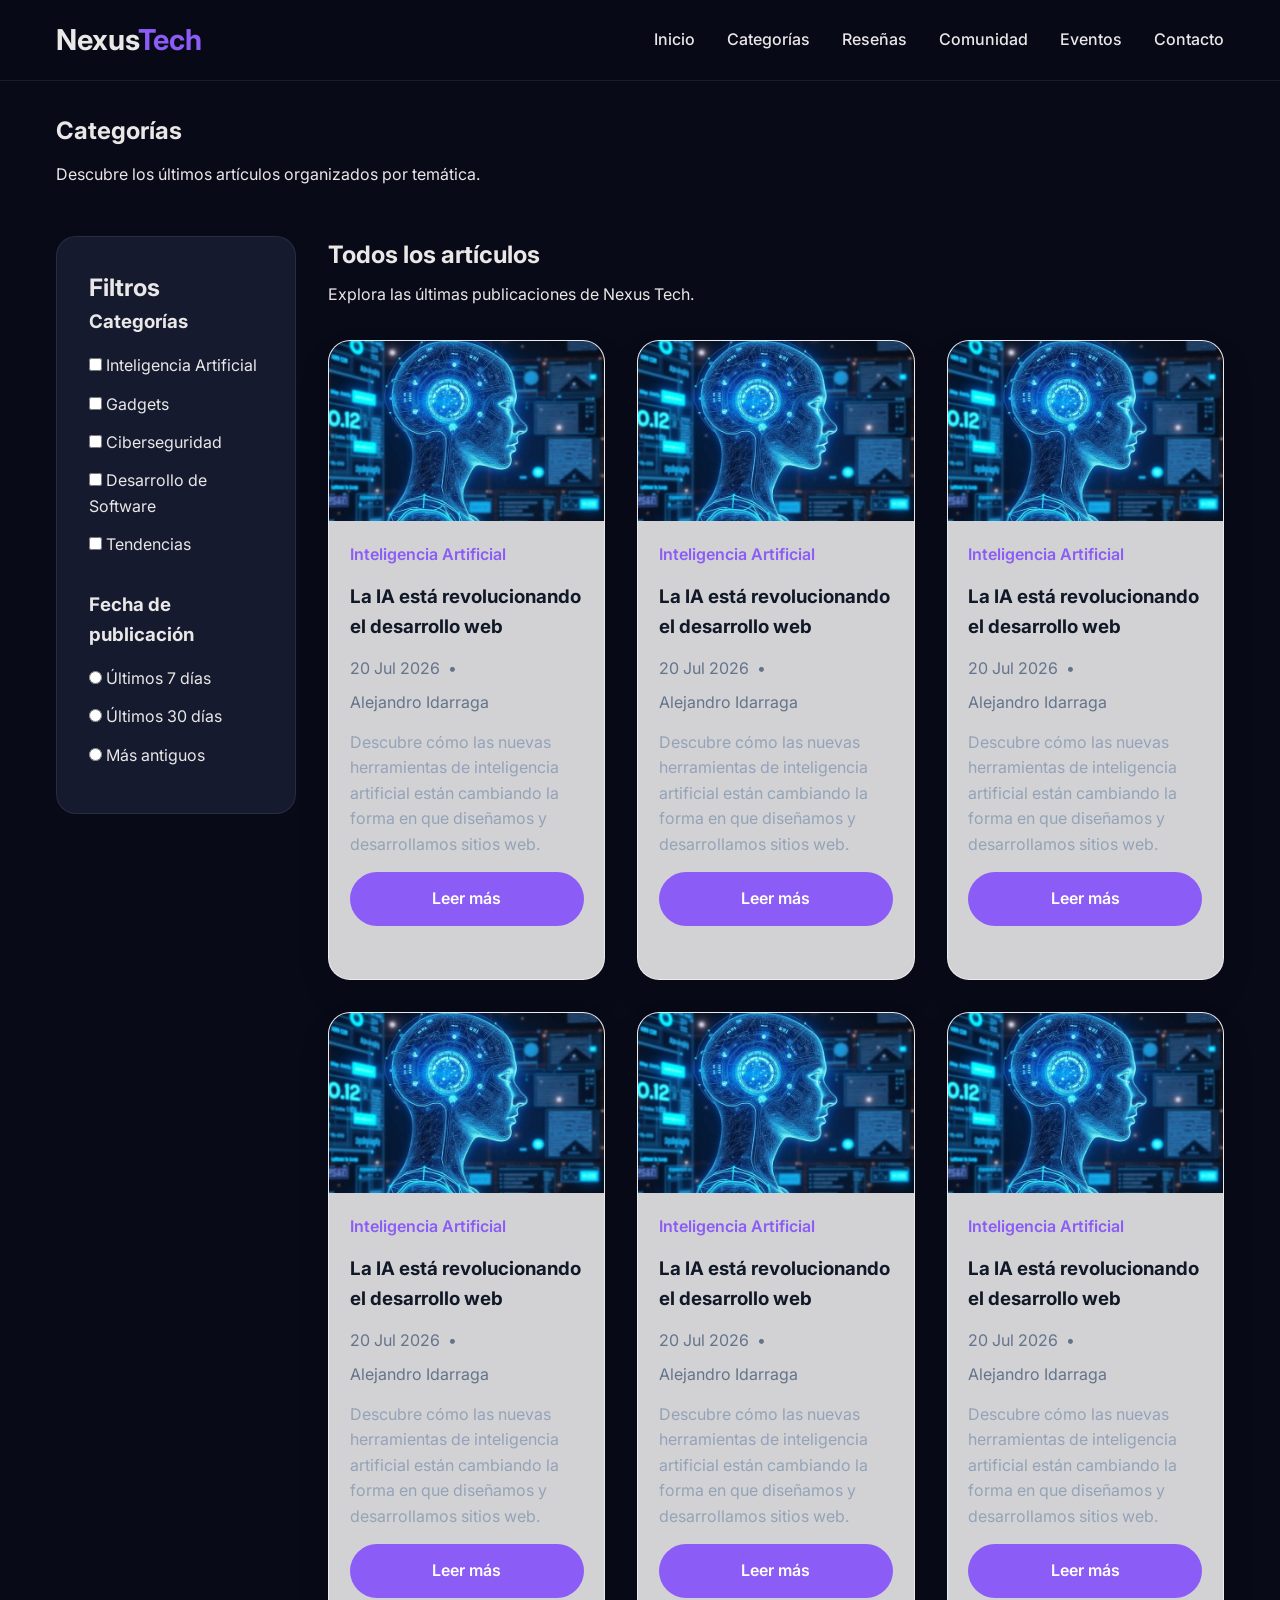
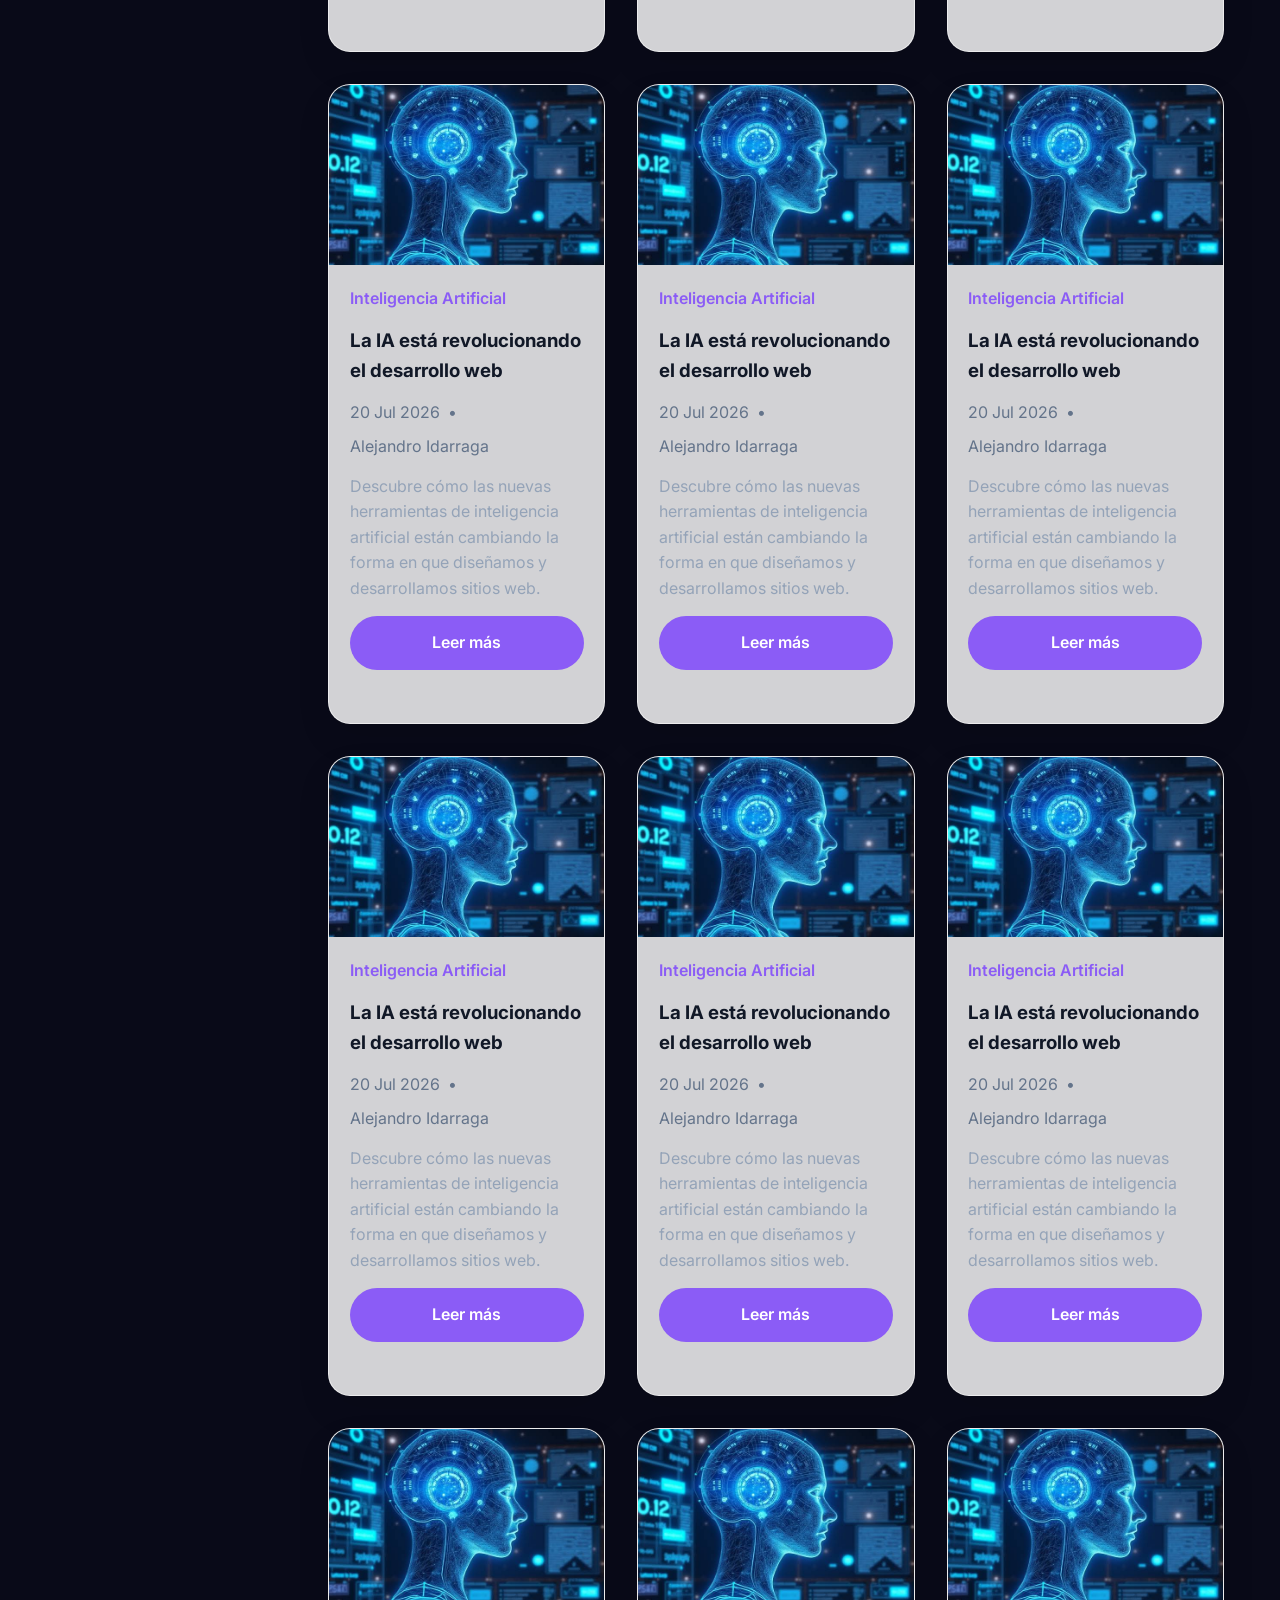
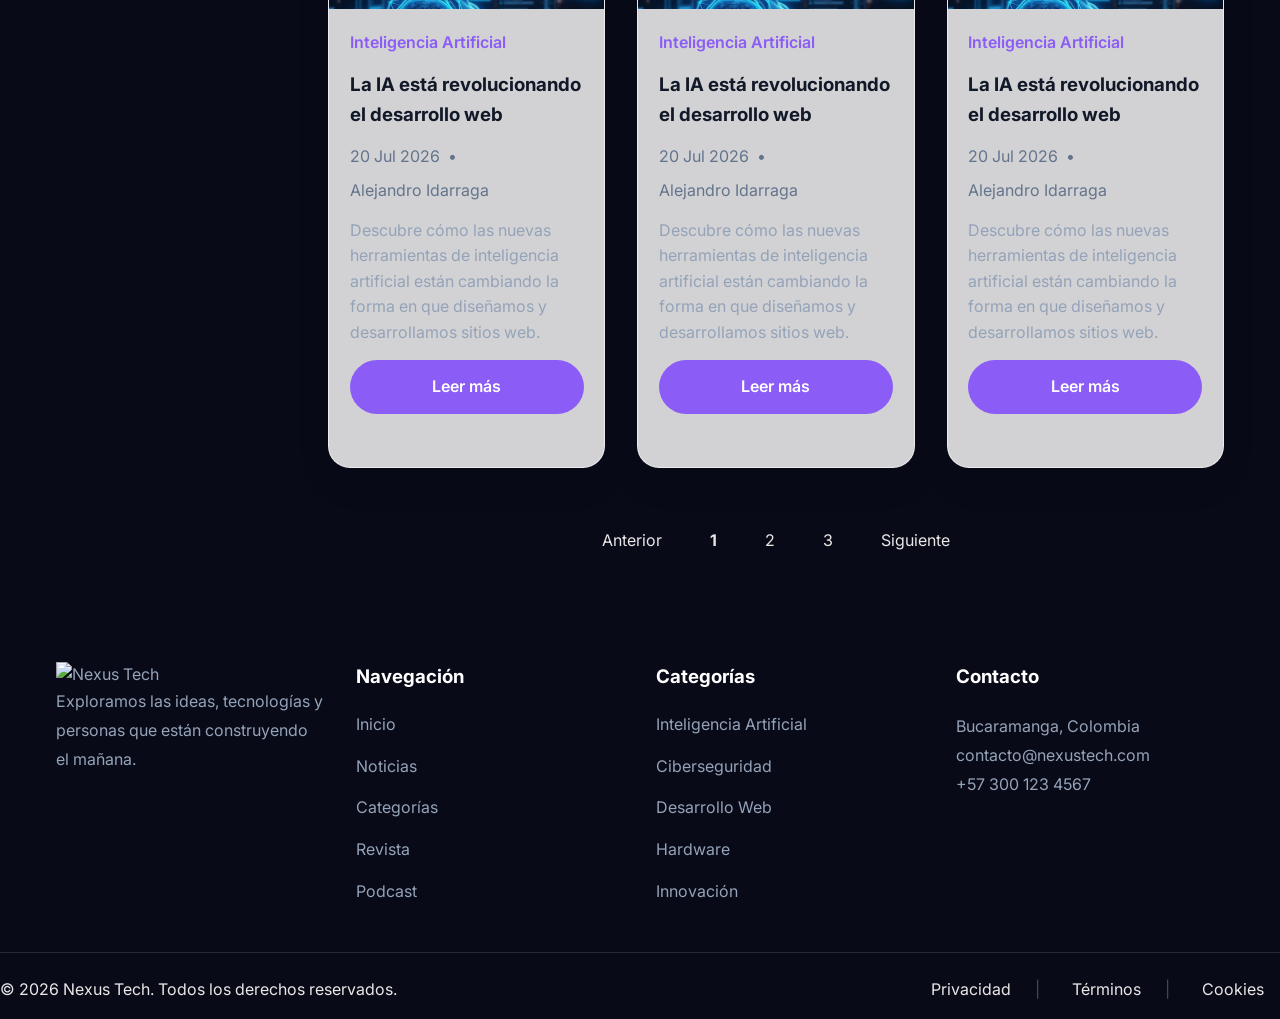
==== pages/categorias.html @ 448b853d "feat: crear estructura de la página de categorías" ====
<!DOCTYPE html>
<html lang="es">
<head>
    <meta charset="UTF-8">
    <meta name="viewport" content="width=device-width, initial-scale=1.0">
    <meta name="description" content="TechBlog - Las últimas tendencias en tecnología, desarrollo y gadgets.">
    <title>TechBlog | Inicio</title>
    
    <link rel="stylesheet" href="../css/style.css">
    <link rel="stylesheet" href="../css/layout.css">
    <link rel="stylesheet" href="../css/components.css">
    <link rel="stylesheet" href="../css/categorias.css">
    
    <link rel="preconnect" href="https://fonts.googleapis.com">
    <link rel="preconnect" href="https://fonts.gstatic.com" crossorigin>
    <link href="https://fonts.googleapis.com/css2?family=Inter:wght@400;700&display=swap" rel="stylesheet">
</head>
<body>

    <header class="main-header">
        <div class="container">
            <div class="logo">
                <a href="index.html">Nexus<strong>Tech</strong></a>
            </div>
            
            <nav class="main-nav">
                <ul>
                    <li><a href="../index.html">Inicio</a></li>
                    <li><a href="pages/categorias.html" class="active">Categorías</a></li>
                    <li><a href="pages/resenas.html">Reseñas</a></li>
                    <li><a href="pages/comunidad.html">Comunidad</a></li>
                    <li><a href="pages/eventos.html">Eventos</a></li>
                    <li><a href="pages/contacto.html" class="btn-nav">Contacto</a></li>
                </ul>
            </nav>
        </div>
    </header>

    <main class="categories-page">
        <section class="page-header">
            <div class="container">

            <h1>Categorías</h1>

            <p>Descubre los últimos artículos organizados por temática.</p>

            </div>
        </section>
        <section class="categories-content">

            <div class="container categories-layout">

                <aside class="filters">

                    <h2>Filtros</h2>

                    <section class="filter-group">

                        <h3>Categorías</h3>

                        <ul class="filter-list">

                            <li><label for="ia" class="filter-option"><input type="checkbox" id="ia"> Inteligencia Artificial</label></li>

                            <li><label for="gadgets" class="filter-option"><input type="checkbox" id="gadgets"> Gadgets</label></li>

                            <li><label for="ciberseguridad" class="filter-option"><input type="checkbox" id="ciberseguridad"> Ciberseguridad</label></li>

                            <li><label for="desarrollo" class="filter-option"><input type="checkbox" id="desarrollo"> Desarrollo de Software</label></li>

                            <li><label for="tendencias" class="filter-option"><input type="checkbox" id="tendencias"> Tendencias</label></li>

                        </ul>

                    </section>

                    <section class="filter-group">

                        <h3>Fecha de publicación</h3>

                        <ul class="filter-list">

                            <li><label for="ultimos7" class="filter-option"><input type="radio" id="ultimos7" name="fecha"> Últimos 7 días</label></li>

                            <li><label for="ultimos30" class="filter-option"><input type="radio" id="ultimos30" name="fecha"> Últimos 30 días</label></li>

                            <li><label for="antiguos" class="filter-option"><input type="radio" id="antiguos" name="fecha"> Más antiguos</label></li>

                        </ul>

                    </section>

                </aside>

                <section class="articles">
                    <div class="articles-header">

                        <h2>Todos los artículos</h2>

                        <p>Explora las últimas publicaciones de Nexus Tech.</p>

                    </div>
                    <div class="articles-grid">
                        <article class="card">
                            <img
                                src="../assets/img/IA.jpg"
                                alt="Inteligencia Artificial"
                                class="card__image">

                            <div class="card__content">

                                <span class="card__category">
                                    Inteligencia Artificial
                                </span>

                                <h3 class="card__title">
                                    La IA está revolucionando el desarrollo web
                                </h3>

                                <div class="card__info">
                                    <span>20 Jul 2026</span>
                                    <span>•</span>
                                    <span>Alejandro Idarraga</span>
                                </div>

                                <p class="card__description">
                                    Descubre cómo las nuevas herramientas de inteligencia artificial
                                    están cambiando la forma en que diseñamos y desarrollamos sitios web.
                                </p>

                                <a href="#" class="btn btn-primary">
                                    Leer más
                                </a>

                            </div>
                            
                        </article>
                    
                    
                        <article class="card">
                            <img
                                src="../assets/img/IA.jpg"
                                alt="Inteligencia Artificial"
                                class="card__image">

                            <div class="card__content">

                                <span class="card__category">
                                    Inteligencia Artificial
                                </span>

                                <h3 class="card__title">
                                    La IA está revolucionando el desarrollo web
                                </h3>

                                <div class="card__info">
                                    <span>20 Jul 2026</span>
                                    <span>•</span>
                                    <span>Alejandro Idarraga</span>
                                </div>

                                <p class="card__description">
                                    Descubre cómo las nuevas herramientas de inteligencia artificial
                                    están cambiando la forma en que diseñamos y desarrollamos sitios web.
                                </p>

                                <a href="#" class="btn btn-primary">
                                    Leer más
                                </a>

                            </div>
                            
                        </article>
                    
                    
                        <article class="card">
                            <img
                                src="../assets/img/IA.jpg"
                                alt="Inteligencia Artificial"
                                class="card__image">

                            <div class="card__content">

                                <span class="card__category">
                                    Inteligencia Artificial
                                </span>

                                <h3 class="card__title">
                                    La IA está revolucionando el desarrollo web
                                </h3>

                                <div class="card__info">
                                    <span>20 Jul 2026</span>
                                    <span>•</span>
                                    <span>Alejandro Idarraga</span>
                                </div>

                                <p class="card__description">
                                    Descubre cómo las nuevas herramientas de inteligencia artificial
                                    están cambiando la forma en que diseñamos y desarrollamos sitios web.
                                </p>

                                <a href="#" class="btn btn-primary">
                                    Leer más
                                </a>

                            </div>
                            
                        </article>
                    
                    
                        <article class="card">
                            <img
                                src="../assets/img/IA.jpg"
                                alt="Inteligencia Artificial"
                                class="card__image">

                            <div class="card__content">

                                <span class="card__category">
                                    Inteligencia Artificial
                                </span>

                                <h3 class="card__title">
                                    La IA está revolucionando el desarrollo web
                                </h3>

                                <div class="card__info">
                                    <span>20 Jul 2026</span>
                                    <span>•</span>
                                    <span>Alejandro Idarraga</span>
                                </div>

                                <p class="card__description">
                                    Descubre cómo las nuevas herramientas de inteligencia artificial
                                    están cambiando la forma en que diseñamos y desarrollamos sitios web.
                                </p>

                                <a href="#" class="btn btn-primary">
                                    Leer más
                                </a>

                            </div>
                            
                        </article>
                    
                    
                        <article class="card">
                            <img
                                src="../assets/img/IA.jpg"
                                alt="Inteligencia Artificial"
                                class="card__image">

                            <div class="card__content">

                                <span class="card__category">
                                    Inteligencia Artificial
                                </span>

                                <h3 class="card__title">
                                    La IA está revolucionando el desarrollo web
                                </h3>

                                <div class="card__info">
                                    <span>20 Jul 2026</span>
                                    <span>•</span>
                                    <span>Alejandro Idarraga</span>
                                </div>

                                <p class="card__description">
                                    Descubre cómo las nuevas herramientas de inteligencia artificial
                                    están cambiando la forma en que diseñamos y desarrollamos sitios web.
                                </p>

                                <a href="#" class="btn btn-primary">
                                    Leer más
                                </a>

                            </div>
                            
                        </article>
                    
                    
                        <article class="card">
                            <img
                                src="../assets/img/IA.jpg"
                                alt="Inteligencia Artificial"
                                class="card__image">

                            <div class="card__content">

                                <span class="card__category">
                                    Inteligencia Artificial
                                </span>

                                <h3 class="card__title">
                                    La IA está revolucionando el desarrollo web
                                </h3>

                                <div class="card__info">
                                    <span>20 Jul 2026</span>
                                    <span>•</span>
                                    <span>Alejandro Idarraga</span>
                                </div>

                                <p class="card__description">
                                    Descubre cómo las nuevas herramientas de inteligencia artificial
                                    están cambiando la forma en que diseñamos y desarrollamos sitios web.
                                </p>

                                <a href="#" class="btn btn-primary">
                                    Leer más
                                </a>

                            </div>
                            
                        </article>
                    
                    
                        <article class="card">
                            <img
                                src="../assets/img/IA.jpg"
                                alt="Inteligencia Artificial"
                                class="card__image">

                            <div class="card__content">

                                <span class="card__category">
                                    Inteligencia Artificial
                                </span>

                                <h3 class="card__title">
                                    La IA está revolucionando el desarrollo web
                                </h3>

                                <div class="card__info">
                                    <span>20 Jul 2026</span>
                                    <span>•</span>
                                    <span>Alejandro Idarraga</span>
                                </div>

                                <p class="card__description">
                                    Descubre cómo las nuevas herramientas de inteligencia artificial
                                    están cambiando la forma en que diseñamos y desarrollamos sitios web.
                                </p>

                                <a href="#" class="btn btn-primary">
                                    Leer más
                                </a>

                            </div>
                            
                        </article>
                    
                    
                        <article class="card">
                            <img
                                src="../assets/img/IA.jpg"
                                alt="Inteligencia Artificial"
                                class="card__image">

                            <div class="card__content">

                                <span class="card__category">
                                    Inteligencia Artificial
                                </span>

                                <h3 class="card__title">
                                    La IA está revolucionando el desarrollo web
                                </h3>

                                <div class="card__info">
                                    <span>20 Jul 2026</span>
                                    <span>•</span>
                                    <span>Alejandro Idarraga</span>
                                </div>

                                <p class="card__description">
                                    Descubre cómo las nuevas herramientas de inteligencia artificial
                                    están cambiando la forma en que diseñamos y desarrollamos sitios web.
                                </p>

                                <a href="#" class="btn btn-primary">
                                    Leer más
                                </a>

                            </div>
                            
                        </article>
                    
                    
                        <article class="card">
                            <img
                                src="../assets/img/IA.jpg"
                                alt="Inteligencia Artificial"
                                class="card__image">

                            <div class="card__content">

                                <span class="card__category">
                                    Inteligencia Artificial
                                </span>

                                <h3 class="card__title">
                                    La IA está revolucionando el desarrollo web
                                </h3>

                                <div class="card__info">
                                    <span>20 Jul 2026</span>
                                    <span>•</span>
                                    <span>Alejandro Idarraga</span>
                                </div>

                                <p class="card__description">
                                    Descubre cómo las nuevas herramientas de inteligencia artificial
                                    están cambiando la forma en que diseñamos y desarrollamos sitios web.
                                </p>

                                <a href="#" class="btn btn-primary">
                                    Leer más
                                </a>

                            </div>
                            
                        </article>
                    
                    
                        <article class="card">
                            <img
                                src="../assets/img/IA.jpg"
                                alt="Inteligencia Artificial"
                                class="card__image">

                            <div class="card__content">

                                <span class="card__category">
                                    Inteligencia Artificial
                                </span>

                                <h3 class="card__title">
                                    La IA está revolucionando el desarrollo web
                                </h3>

                                <div class="card__info">
                                    <span>20 Jul 2026</span>
                                    <span>•</span>
                                    <span>Alejandro Idarraga</span>
                                </div>

                                <p class="card__description">
                                    Descubre cómo las nuevas herramientas de inteligencia artificial
                                    están cambiando la forma en que diseñamos y desarrollamos sitios web.
                                </p>

                                <a href="#" class="btn btn-primary">
                                    Leer más
                                </a>

                            </div>
                            
                        </article>
                   
                    
                        <article class="card">
                            <img
                                src="../assets/img/IA.jpg"
                                alt="Inteligencia Artificial"
                                class="card__image">

                            <div class="card__content">

                                <span class="card__category">
                                    Inteligencia Artificial
                                </span>

                                <h3 class="card__title">
                                    La IA está revolucionando el desarrollo web
                                </h3>

                                <div class="card__info">
                                    <span>20 Jul 2026</span>
                                    <span>•</span>
                                    <span>Alejandro Idarraga</span>
                                </div>

                                <p class="card__description">
                                    Descubre cómo las nuevas herramientas de inteligencia artificial
                                    están cambiando la forma en que diseñamos y desarrollamos sitios web.
                                </p>

                                <a href="#" class="btn btn-primary">
                                    Leer más
                                </a>

                            </div>
                            
                        </article>
                    
                    
                        <article class="card">
                            <img
                                src="../assets/img/IA.jpg"
                                alt="Inteligencia Artificial"
                                class="card__image">

                            <div class="card__content">

                                <span class="card__category">
                                    Inteligencia Artificial
                                </span>

                                <h3 class="card__title">
                                    La IA está revolucionando el desarrollo web
                                </h3>

                                <div class="card__info">
                                    <span>20 Jul 2026</span>
                                    <span>•</span>
                                    <span>Alejandro Idarraga</span>
                                </div>

                                <p class="card__description">
                                    Descubre cómo las nuevas herramientas de inteligencia artificial
                                    están cambiando la forma en que diseñamos y desarrollamos sitios web.
                                </p>

                                <a href="#" class="btn btn-primary">
                                    Leer más
                                </a>

                            </div>
                            
                        </article>
                    
                    
                        <article class="card">
                            <img
                                src="../assets/img/IA.jpg"
                                alt="Inteligencia Artificial"
                                class="card__image">

                            <div class="card__content">

                                <span class="card__category">
                                    Inteligencia Artificial
                                </span>

                                <h3 class="card__title">
                                    La IA está revolucionando el desarrollo web
                                </h3>

                                <div class="card__info">
                                    <span>20 Jul 2026</span>
                                    <span>•</span>
                                    <span>Alejandro Idarraga</span>
                                </div>

                                <p class="card__description">
                                    Descubre cómo las nuevas herramientas de inteligencia artificial
                                    están cambiando la forma en que diseñamos y desarrollamos sitios web.
                                </p>

                                <a href="#" class="btn btn-primary">
                                    Leer más
                                </a>

                            </div>
                            
                        </article>
                    
                    
                        <article class="card">
                            <img
                                src="../assets/img/IA.jpg"
                                alt="Inteligencia Artificial"
                                class="card__image">

                            <div class="card__content">

                                <span class="card__category">
                                    Inteligencia Artificial
                                </span>

                                <h3 class="card__title">
                                    La IA está revolucionando el desarrollo web
                                </h3>

                                <div class="card__info">
                                    <span>20 Jul 2026</span>
                                    <span>•</span>
                                    <span>Alejandro Idarraga</span>
                                </div>

                                <p class="card__description">
                                    Descubre cómo las nuevas herramientas de inteligencia artificial
                                    están cambiando la forma en que diseñamos y desarrollamos sitios web.
                                </p>

                                <a href="#" class="btn btn-primary">
                                    Leer más
                                </a>

                            </div>
                            
                        </article>
                    
                    
                        <article class="card">
                            <img
                                src="../assets/img/IA.jpg"
                                alt="Inteligencia Artificial"
                                class="card__image">

                            <div class="card__content">

                                <span class="card__category">
                                    Inteligencia Artificial
                                </span>

                                <h3 class="card__title">
                                    La IA está revolucionando el desarrollo web
                                </h3>

                                <div class="card__info">
                                    <span>20 Jul 2026</span>
                                    <span>•</span>
                                    <span>Alejandro Idarraga</span>
                                </div>

                                <p class="card__description">
                                    Descubre cómo las nuevas herramientas de inteligencia artificial
                                    están cambiando la forma en que diseñamos y desarrollamos sitios web.
                                </p>

                                <a href="#" class="btn btn-primary">
                                    Leer más
                                </a>

                            </div>
                            
                        </article>
                    </div>
                    
                    <nav class="pagination" aria-label="Paginación de artículos">

                        <a href="#" class="pagination__button">Anterior</a>

                        <a href="#" class="pagination__number active">1</a>

                        <a href="#" class="pagination__number">2</a>

                        <a href="#" class="pagination__number">3</a>

                        <a href="#" class="pagination__button">Siguiente</a>

                    </nav>

                </section>

            </div>

        </section>

    </main>
    

    <footer class="main-footer">

        <div class="container footer-grid">

            <div class="footer-col">

                <a href="index.html" class="logo">

                    <img src="assets/img/logo.svg" alt="Nexus Tech">

                </a>

                <p>
                    Exploramos las ideas, tecnologías y personas que
                    están construyendo el mañana.
                </p>

            </div>

            <div class="footer-col">

                <h3>Navegación</h3>

                <ul>

                    <li><a href="#">Inicio</a></li>

                    <li><a href="#">Noticias</a></li>

                    <li><a href="#">Categorías</a></li>

                    <li><a href="#">Revista</a></li>

                    <li><a href="#">Podcast</a></li>

                </ul>

            </div>

            <div class="footer-col">

                <h3>Categorías</h3>

                <ul>

                    <li><a href="#">Inteligencia Artificial</a></li>

                    <li><a href="#">Ciberseguridad</a></li>

                    <li><a href="#">Desarrollo Web</a></li>

                    <li><a href="#">Hardware</a></li>

                    <li><a href="#">Innovación</a></li>

                </ul>

            </div>

            <div class="footer-col">

                <h3>Contacto</h3>

                <p>Bucaramanga, Colombia</p>

                <p>contacto@nexustech.com</p>

                <p>+57 300 123 4567</p>

            </div>

        </div>

        <div class="copyright">

            <p>&copy; 2026 Nexus Tech. Todos los derechos reservados.</p>

            <div class="footer-links">

                <a href="#">Privacidad</a>

                <a href="#">Términos</a>

                <a href="#">Cookies</a>

            </div>

        </div>

    </footer>

</body>
</html>
---- css/style.css ----
/* =========================================
   1. VARIABLES
   El estudiante DEBE usar estas variables.
   ========================================= */
:root {

    /* Paleta principal */

    --color-bg-primary:#090A18;
    --color-bg-secondary:#151A2F;
    --color-bg-light:#F8FAFC;
    --color-bg-footer:#120A24;

    /* Colores de acento */

    --color-accent:#8B5CF6;
    --color-accent-hover:#A855F7;
    --color-accent-secondary:#5B8CFF;

    /* Texto */

    --color-text-main:#eae7e7;
    --color-text-dark:#111827;
    --color-text-muted:#94A3B8;

    /* Bordes */

    --color-border:#E5E7EB;

    /* Tipografía */

    --font-main:'Inter',sans-serif;

    /* Espaciados */

    --spacing-sm:.5rem;
    --spacing-md:1rem;
    --spacing-lg:2rem;
    --spacing-xl:5rem;

    /* Contenedor */

    --container-width:1200px;

    /* Bordes */

    --radius:18px;

    /* Sombras */

    --shadow:
    0 15px 35px rgba(0,0,0,.18);

    --shadow-hover:
    0 20px 45px rgba(139,92,246,.25);

}

/* =========================================
   2. RESET CSS BÁSICO
   ========================================= */
* {
    margin: 0;
    padding: 0;
    box-sizing: border-box; /* Vital para el cálculo de anchos */
}
html{

    scroll-behavior:smooth;

}

body {
    font-family: var(--font-main);
    background-color: var(--color-bg-primary);
    color: var(--color-text-main);
    line-height: 1.6;
    overflow-x:hidden;
}

a {
    text-decoration: none;
    color: inherit;
    transition: color 0.3s ease;
}

ul {
    list-style: none;
}

img {
    max-width: 100%;
    display: block;
    height: auto;
}
.hero{
    background:linear-gradient(
        180deg,
        var(--color-bg-primary),
        var(--color-bg-secondary)
    );
}
/* =========================================
   3. UTILIDADES
   ========================================= */
.container {
    max-width: var(--container-width);
    margin: 0 auto;
    padding: 0 var(--spacing-md);
}
.section{

    padding:var(--spacing-xl) 0;

}
/* NOTA:
   - Usa 'layout.css' para grillas (Grid/Flex) de las secciones.
   - Usa 'components.css' para botones, tarjetas y formularios.
   - Recuerda: MOBILE FIRST. Escribe el CSS base para celular aquí
     y usa @media (min-width: 768px) para tablets/escritorio.
*/
---- css/layout.css ----
/* ===========================
   HEADER
=========================== */

.main-header{

    width:100%;

}

.main-header .container{

    display:flex;

    justify-content:space-between;

    align-items:center;

    min-height:80px;

}

/* ===========================
   MENU NAVEGACIÓN
=========================== */

.main-nav ul{

    display:flex;

    align-items:center;

    gap:2rem;

}

/* ===========================
   HERO
=========================== */

.hero{

    position: relative;

    min-height: 100vh;

    overflow: hidden;

    display: flex;

    align-items: center;

    padding: 0 var(--spacing-md);

}

.hero-visual{

    position: absolute;

    inset: 0;

    width: 100%;

    height: 100%;

    z-index: 1;

    pointer-events: none;

}

.hero-visual img{

    width: 100%;

    height: 100%;

    object-fit: cover;

    display: block;

}

.hero-content{

    position: relative;

    z-index: 10;

    display: flex;

    flex-direction: column;

    gap: 1.5rem;

    max-width: 550px;

}

/* ===========================
   ARTICULOS
=========================== */

.featured-articles{

    padding:5rem 0;

}

.grid-gallery{

    display:grid;

    grid-template-columns:1fr;

    gap:2.5rem;

}

@media (min-width:768px){               /*tablet*/

    .grid-gallery{

        grid-template-columns:

        repeat(2,1fr);

    }

}

@media(min-width:1200px){              /*pc*/

    .grid-gallery{

        grid-template-columns:

        repeat(3,1fr);

    }

}

/* ===========================
   FOOTER
=========================== */

.footer-grid{

    display:grid;

    grid-template-columns:1fr;

    gap:2rem;

}

@media (min-width:768px){                     /* Tablet */

    .footer-grid{

        grid-template-columns: repeat(2,1fr);

    }

}

@media (min-width:1200px){                 /* Pc */  

    .footer-grid{

        grid-template-columns: repeat(4,1fr);

    }

}
---- css/components.css ----
/*==================================
            HEADER
==================================*/

.main-header{

    position:fixed;

    top:0;

    left:0;

    width:100%;

    z-index:1000;

    background:rgba(9,10,24,.65);

    backdrop-filter:blur(15px);

    border-bottom:1px solid rgba(255,255,255,.08);

}

.logo a{

    font-size:1.8rem;

    font-weight:700;

}

.logo strong{

    color:var(--color-accent);

}

.main-nav a{

    font-weight:500;

    color:var(--color-text-main);

    position:relative;

    transition:.35s;

}

.main-nav a::after{

    content:"";

    position:absolute;

    left:0;

    bottom:-6px;

    width:0;

    height:2px;

    background:var(--color-accent);

    transition:.35s;

}

.main-nav a:hover::after{

    width:100%;

}

.main-nav a:hover{

    color:var(--color-accent);

}

/*==================================
            HERO
==================================*/

.hero{

    position:relative;

    overflow:hidden;

    min-height:100vh;

    display:flex;

    align-items:center;

    background-color: #1F1D3A;

}


.hero::before{

    content:"";

    position:absolute;

    inset:0;

    background:
    radial-gradient(
        circle,
        rgba(91,140,255,.10),
        transparent 70%
    );

    z-index:0;

}

.hero-content{

    position:relative;

    z-index:2;

}

.hero-image{

    position:relative;

    z-index:2;

}

.hero h1{

    font-size:clamp(2.5rem,6vw,5rem);

    line-height:1.1;

}

.hero p{

    color:var(--color-text-muted);

    font-size:1.1rem;

    max-width:600px;

}


.btn{

    display:inline-flex;

    justify-content:center;

    align-items:center;

    padding:14px 30px;

    border-radius:999px;

    font-weight:600;

    transition:.35s;

}

.btn-primary{

    background:var(--color-accent);

    color:white;

}
.btn-primary:hover{

    background:var(--color-accent-hover);

    transform:translateY(-3px);

}

/*==================================
            FEATURED
==================================*/



.featured-articles{

    width:100%;

    background:var(--color-bg-light);
    color: var(--color-text-dark);
    padding:6rem 0;

}


.container{

    max-width:1200px;

    margin:auto;

    padding:0 1rem;

}

.card__title{

    color: var(--color-text-dark);

    font-weight:700;

}

.card__description{

    color: var(--color-text-muted);

}

.card__info{

    color:#64748B;

}

.card__category{

    color:var(--color-accent);

    font-weight:600;

}

/*==================================
            FOOTER
==================================*/

.main-footer{

    background: var(--color-bg-primary);

    color: var(--color-text-main);

    padding: 3rem 0 1rem;

}

.footer-col h3{

    margin-bottom:1.3rem;

    color:white;

}
.footer-col p{

    color:var(--color-text-muted);

    line-height:1.8;

}

.footer-col ul{

    display:flex;

    flex-direction:column;

    gap:1rem;

}

.footer-col a{

    color:var(--color-text-muted);

    transition:.3s;

}

.footer-col a:hover{

    color:var(--color-accent);

    padding-left:6px;

}

.copyright{

    margin-top:3rem;

    padding-top:1.5rem;

    border-top:1px solid rgba(255,255,255,.12);

    display:flex;

    justify-content:space-between;

    align-items:center;

    flex-wrap:wrap;

    gap:1rem;

}

@media(max-width:767px){

.copyright{

    flex-direction:column;

    text-align:center;

}

}

.footer-links{

    display:flex;

    gap:2rem;

    padding-right: 1rem;

}

.footer-links a:not(:last-child)::after{

    content:"|";

    margin-left:1.5rem;

    color:rgba(255,255,255,.25);

}
/*==================================
            CARD
==================================*/
.card{

    position:relative;

    overflow:hidden;

    border-radius:22px;

    background:rgba(255,255,255,.82);

    border:1px solid rgba(255,255,255,.6);

    box-shadow:0 15px 35px rgba(0,0,0,.08);

    overflow:hidden;

    transition:
            transform .35s ease,
            box-shadow .35s ease,
            border-color .35s ease;

}

.card:hover{

    transform:translateY(-8px);

    box-shadow:0 18px 40px rgba(15,23,42,.12);

    border-color:var(--color-accent);

}

.card__image{

    width:100%;

    height:240px;

    object-fit:cover;

    display:block;

}

.card__content{

    display:flex;

    flex-direction:column;

    flex:1;

    padding:1.5rem;

    gap:.9rem;

}
---- css/categorias.css ----
/*==================================
            PAGINA
==================================*/

.categories-page{
    padding: 7rem 0 3rem;
}

/*==================================
            HEADER
==================================*/

.page-header{
    margin-bottom: 3rem;
}

.page-header h1{
    margin-bottom: .75rem;
}

.page-header p{
    max-width: 650px;
}

/*==================================
        LAYOUT PRINCIPAL
==================================*/

.categories-layout{
    display: flex;
    gap: 2rem;
    align-items: flex-start;
}

/*==================================
            SIDEBAR
==================================*/

.filters{
    width: 240px;
    flex-shrink: 0;

    position: sticky;
    top: 110px;

    padding:2rem;
    border-radius:20px;

    background: var(--color-bg-secondary);
    border: 1px solid rgba(255,255,255,.08);
}

.filter-group{
    margin-bottom: 2rem;
}

.filter-group:last-child{
    margin-bottom: 0;
}

.filter-group h3{
    margin-bottom: 1rem;
}

.filter-list{
    list-style: none;
}

.filter-list li{
    margin-bottom: .8rem;
}

.filter-option{
    cursor: pointer;
}

/*==================================
            ARTICULOS
==================================*/

.articles{
    flex: 1;
}

.articles-header{
    margin-bottom: 2rem;
}

.articles-header h2{
    margin-bottom: .5rem;
}
/*==================================
                CARD
==================================*/

.card{
    
    height: 640px;
    
}

.card__image{
    width:100%;
    height: 180px;
    object-fit:cover;
}

.card__info{
    display:flex;
    gap:.5rem;
    flex-wrap:wrap;
    align-items:center;
}

.card__content{
    padding:1.3rem;
} 



/*==================================
            PAGINACIÓN
==================================*/

.pagination{
    display:flex;
    justify-content:center;
    align-items:center;
    gap:1rem;

    margin-top:3rem;
}

.pagination a{
    text-decoration:none;
    padding:.75rem 1rem;
    border-radius:10px;
}

.pagination .active{
    font-weight:bold;
}

/*==================================
            GRID
==================================*/

.articles-grid{
    display: grid;
    grid-template-columns: repeat(3,1fr);
    gap: 2rem;
}

/*==================================
             RESPONSIVE
==================================*/


/*====TABLET====*/

@media(max-width:1024px){

    .articles-grid{
        grid-template-columns:repeat(2,1fr);
    }

}

/*====MOVIL====*/

@media(max-width:768px){

    .categories-layout{
        flex-direction:column;
    }

    .filters{
        width:100%;
        position:static;
    }

    .articles-grid{
        grid-template-columns:1fr;
    }

}
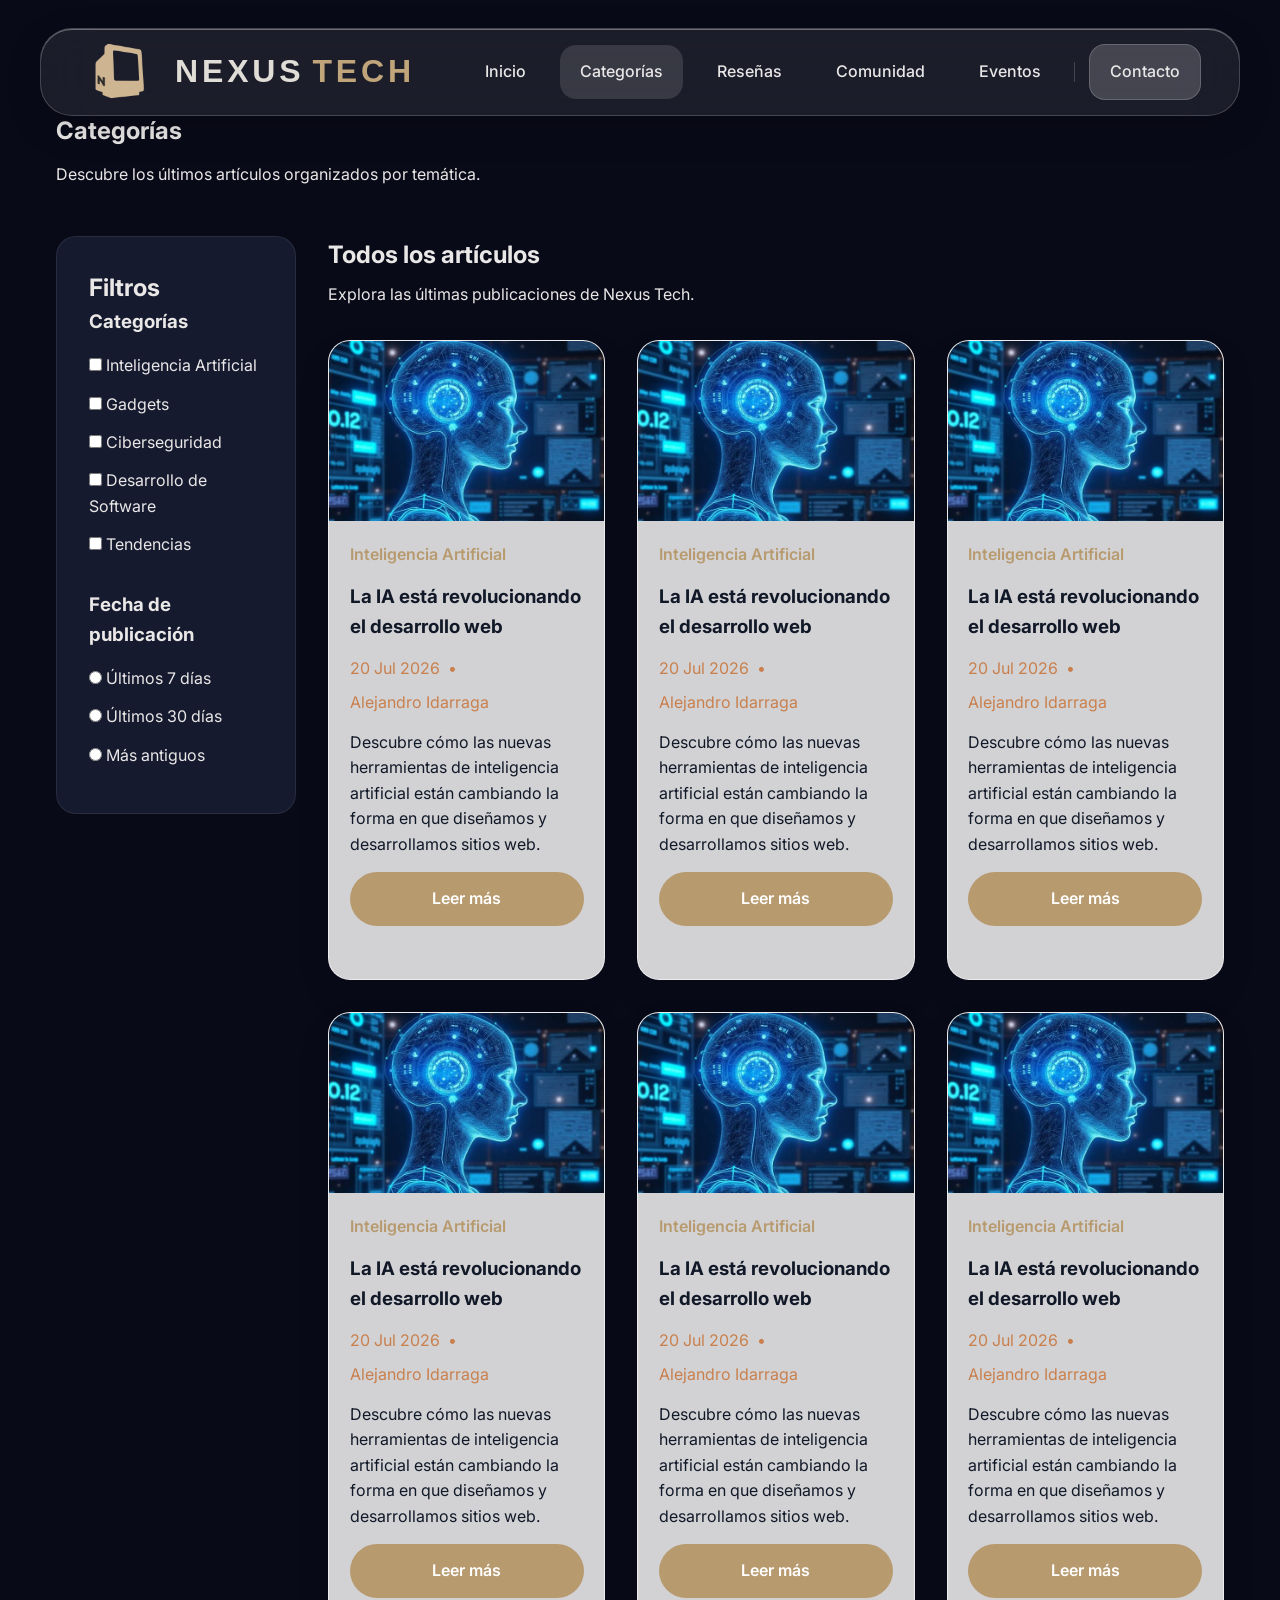
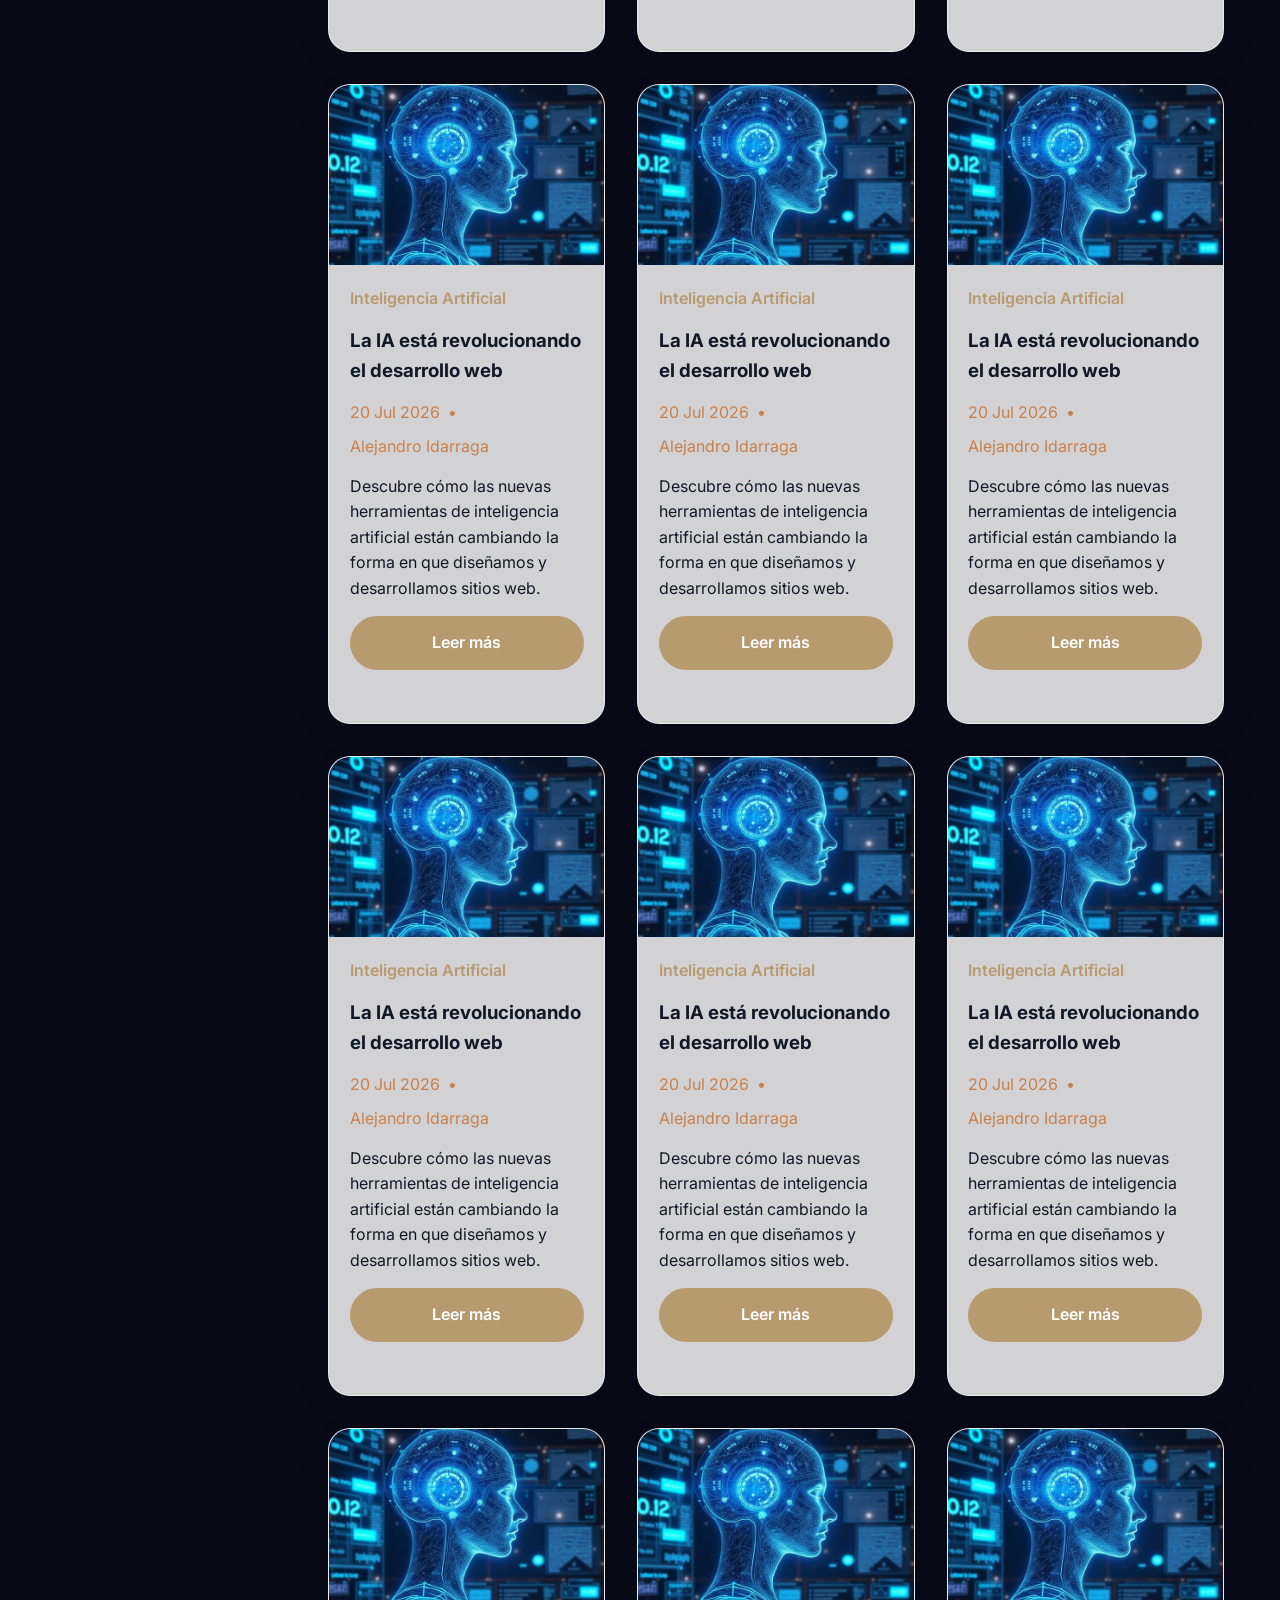
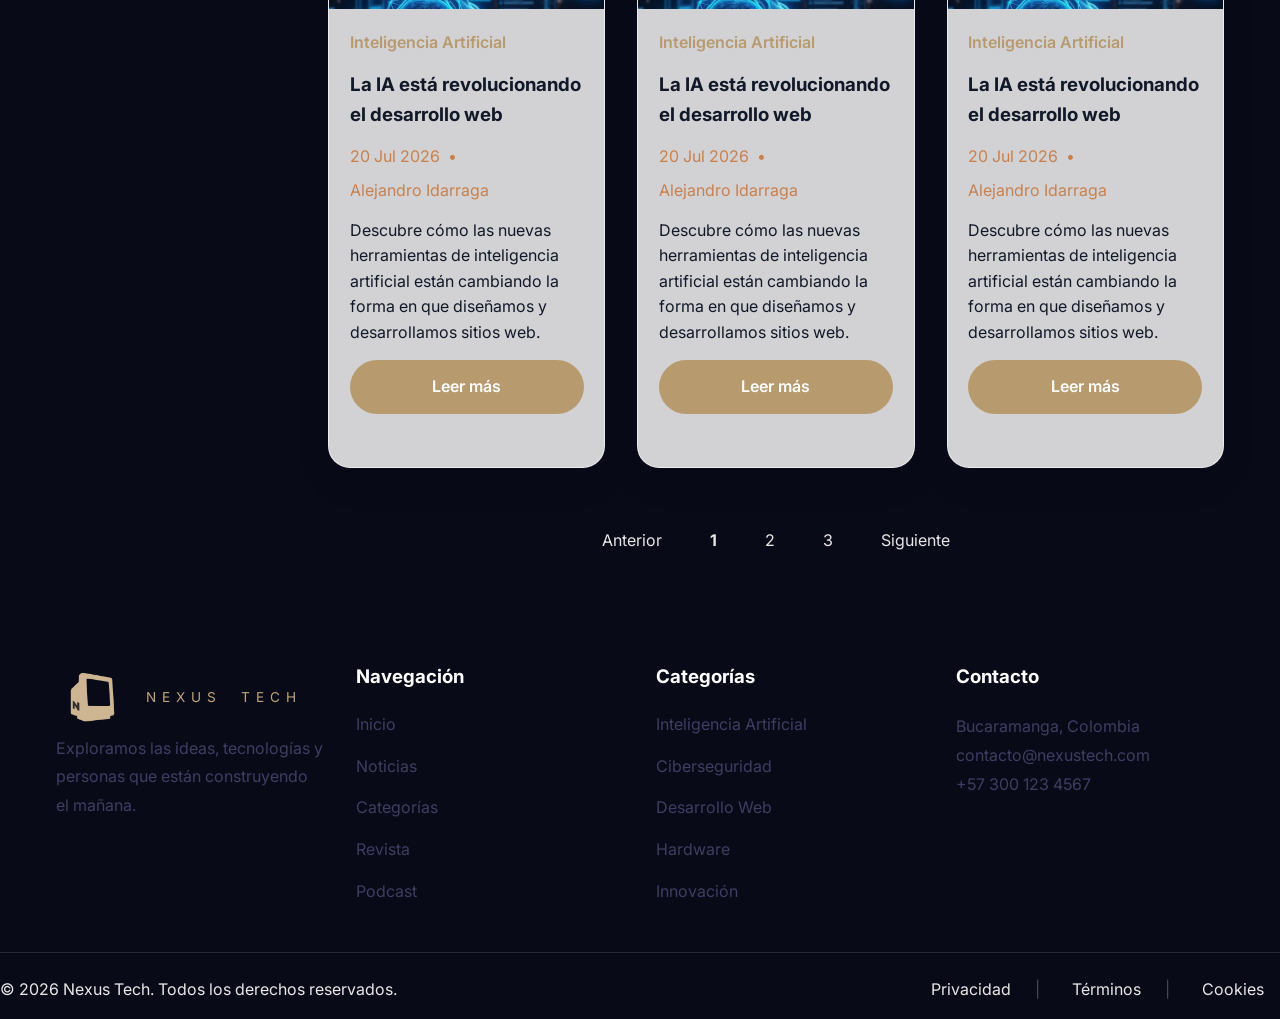
==== commit 2b4ad105: "feat: agregar logo de Nexus y sección de artículos" ====
--- a/pages/categorias.html
+++ b/pages/categorias.html
@@ -20,17 +20,21 @@
     <header class="main-header">
         <div class="container">
             <div class="logo">
-                <a href="index.html">Nexus<strong>Tech</strong></a>
+                <a href="#" class="logo">
+                    <img src="../assets/img/logo.png" alt="Nexus Tech">
+                </a>
+                <span class="nexus">NEXUS</span>
+                <span class="tech">TECH</span>
             </div>
             
             <nav class="main-nav">
                 <ul>
                     <li><a href="../index.html">Inicio</a></li>
-                    <li><a href="pages/categorias.html" class="active">Categorías</a></li>
-                    <li><a href="pages/resenas.html">Reseñas</a></li>
-                    <li><a href="pages/comunidad.html">Comunidad</a></li>
-                    <li><a href="pages/eventos.html">Eventos</a></li>
-                    <li><a href="pages/contacto.html" class="btn-nav">Contacto</a></li>
+                    <li><a href="categorias.html" class="active">Categorías</a></li>
+                    <li><a href="resenas.html">Reseñas</a></li>
+                    <li><a href="comunidad.html">Comunidad</a></li>
+                    <li><a href="eventos.html">Eventos</a></li>
+                    <li><a href="contacto.html" class="btn-nav">Contacto</a></li>
                 </ul>
             </nav>
         </div>
@@ -670,11 +674,13 @@
 
             <div class="footer-col">
 
-                <a href="index.html" class="logo">
-
-                    <img src="assets/img/logo.svg" alt="Nexus Tech">
-
-                </a>
+                <div class="footer-brand">
+                    <a href="#" class="logo-footer">
+                        <img src="../assets/img/logo.png" alt="Nexus Tech">
+                    </a>
+                    <span class="nexus">NEXUS</span>
+                    <span class="tech">TECH</span>
+                </div>
 
                 <p>
                     Exploramos las ideas, tecnologías y personas que
--- a/css/style.css
+++ b/css/style.css
@@ -13,15 +13,15 @@
 
     /* Colores de acento */
 
-    --color-accent:#8B5CF6;
-    --color-accent-hover:#A855F7;
-    --color-accent-secondary:#5B8CFF;
+    --color-accent:#B89A6F;
+    --color-accent-hover:#C1A57A;
+    --color-accent-secondary:#A98B66;
 
     /* Texto */
 
     --color-text-main:#eae7e7;
     --color-text-dark:#111827;
-    --color-text-muted:#94A3B8;
+    --color-text-muted:#3e3e62;
 
     /* Bordes */
 
--- a/css/layout.css
+++ b/css/layout.css
@@ -3,108 +3,290 @@
 =========================== */
 
 .main-header{
+    position: fixed;
+    top: max(28px, env(safe-area-inset-top) + 12px);
+    left: 0;
+    width: 100%;
+    z-index: 1000;
+    pointer-events: none;
+}
+
+.main-header .container{
+    width: min(1700px,95%);
+    margin: 0 auto;
+    display: flex;
+    justify-content: space-between;
+    align-items: center;
+    pointer-events: auto;
+}
+
+/* ===========================
+         LOGO
+=========================== */
+.main-header .container{
+    width:min(1700px,95%);
+    margin:0 auto;
+    height:88px;
+
+    display:flex;
+    justify-content:space-between;
+    align-items:center;
+
+    padding:0 38px;
+
+    border-radius:32px;
+
+    background:rgba(255,255,255,.08);
+
+    border:1px solid rgba(255,255,255,.18);
+
+    backdrop-filter:blur(28px);
+    -webkit-backdrop-filter:blur(28px);
+
+    box-shadow:
+        0 12px 35px rgba(0,0,0,.18),
+        inset 0 1px rgba(255,255,255,.35);
+
+    pointer-events:auto;
+}
+
+.logo{
+    display:flex;
+    align-items:center;
+    gap:16px;
+    text-decoration:none;
+}
+
+.logo img{
+    width:80px;
+    height:auto;
+    display:block;
+}
+
+.logo .nexus{
+    font-family:"Space Grotesk",sans-serif;
+    font-size:2rem;
+    font-weight:700;
+    letter-spacing:.12em;
+    color:#E0DDD7;
+    text-transform:uppercase;
+}
+
+.logo .tech{
+    margin-left:-8px;
+
+    font-family:"Space Grotesk",sans-serif;
+    font-size:2rem;
+    font-weight:700;
+    letter-spacing:.12em;
+    color:#C1A57A;
+    text-transform:uppercase;
+}
+/* ===========================
+   MENU NAVEGACIÓN
+=========================== */
+
+.main-nav{
+
+    margin-left:auto;
+
+}
+
+.main-nav ul{
+    display: flex;
+    align-items: center;
+    gap: 14px;
+    list-style: none;
+}
+
+.main-nav a{
+    display: block;
+    padding: 14px 20px;
+    border-radius: 16px;
+    text-decoration: none;
+    color: white;
+    font-weight: 500;
+    transition: .35s;
+}
+
+.main-nav a:hover{
+    background: rgba(255,255,255,.08);
+}
+
+.main-nav a.active{
+    background: rgba(255,255,255,.12);
+}
+
+.btn-nav{
+    background: rgba(255,255,255,.18) !important;
+    border: 1px solid rgba(255,255,255,.18);
+}
+
+.main-nav ul li:nth-last-child(2){
+    position: relative;
+    margin-right: 14px;
+}
+
+.main-nav ul li:nth-last-child(2)::after{
+    content: "";
+    position: absolute;
+    right: -14px;
+    top: 50%;
+    transform: translateY(-50%);
+    width: 1px;
+    height: 20px;
+    background: rgba(255,255,255,.18);
+}
+
+#menu-toggle{
+    display:none;
+}
+
+/* ===========================
+   HERO
+=========================== */
+
+.hero{
+    position: relative;
+    min-height: 100vh;
+    padding-top: 140px;
+    display:flex;
+    justify-content:center;
+    align-items:center;
+    overflow:hidden;
+
+    isolation:isolate;   
+}
+
+.hero-bg{
+    position:absolute;
+    inset:0;
+    z-index:0;
+}
+.hero-bg video{
 
     width:100%;
-
-}
-
-.main-header .container{
-
-    display:flex;
-
-    justify-content:space-between;
-
-    align-items:center;
-
-    min-height:80px;
-
-}
-
-/* ===========================
-   MENU NAVEGACIÓN
-=========================== */
-
-.main-nav ul{
-
-    display:flex;
+    height:100%;
+
+    object-fit:cover;
+
+}
+
+.hero-bg-overlay{
+
+    position:absolute;
+    inset:0;
+    z-index:1;
+    background:
+    linear-gradient(
+    rgba(8,12,20,.55),
+    rgba(8,12,20,.75)
+    );
+
+}
+.device-body{
+
+    width:min(1500px,92%);
+
+    height:520px;
+
+    border-radius:42px;
+
+    padding:3rem 4rem;
+
+    background:rgba(255,255,255,.07);
+
+    backdrop-filter:blur(28px);
+    -webkit-backdrop-filter:blur(28px);
+
+    border:1px solid rgba(255,255,255,.15);
+
+    box-shadow:
+        inset 0 1px rgba(255,255,255,.30),
+        0 25px 60px rgba(0,0,0,.35);
+
+}
+.screen-content{
+
+    width:100%;
+
+    height:100%;
+
+    display:grid;
+
+    grid-template-columns:48% 52%;
 
     align-items:center;
 
     gap:2rem;
 
 }
-
-/* ===========================
-   HERO
-=========================== */
-
-.hero{
-
-    position: relative;
-
-    min-height: 100vh;
-
-    overflow: hidden;
-
-    display: flex;
-
-    align-items: center;
-
-    padding: 0 var(--spacing-md);
-
-}
-
+.hero-text{
+
+    max-width:650px;
+
+}
 .hero-visual{
 
-    position: absolute;
-
-    inset: 0;
-
-    width: 100%;
-
-    height: 100%;
-
-    z-index: 1;
-
-    pointer-events: none;
-
-}
-
+    width:100%;
+
+    display:flex;
+
+    justify-content:center;
+
+    align-items:center;
+
+}
 .hero-visual img{
 
-    width: 100%;
-
-    height: 100%;
-
-    object-fit: cover;
-
-    display: block;
-
-}
-
-.hero-content{
-
-    position: relative;
-
-    z-index: 10;
-
-    display: flex;
-
-    flex-direction: column;
-
-    gap: 1.5rem;
-
-    max-width: 550px;
-
-}
-
+    width:100%;
+
+    max-width:560px;
+
+    max-height:500px;
+
+    object-fit:contain;
+
+    transform:translateY(-10px);
+
+}
+
+.screen-content h1{
+
+    font-size:5rem;
+
+    line-height:1;
+
+    margin:20px 0;
+
+}
+
+.screen-content p{
+
+    font-size:1.15rem;
+
+    margin-bottom:2rem;
+
+}
 /* ===========================
    ARTICULOS
 =========================== */
 
 .featured-articles{
 
-    padding:5rem 0;
+    padding:6rem 0;
+    position:relative;
+
+    background:
+    linear-gradient(
+        rgba(15, 14, 14, 0.88),
+        rgba(21, 20, 20, 0.88)
+    ),
+    url("../assets/img/panel2.webp") !important;
+
+    background-size:320px;
+    background-repeat:repeat;
+    background-position:center;
 
 }
 
@@ -174,4 +356,31 @@
 
     }
 
-}+}
+.footer-brand{
+    display:flex;
+    align-items:center;
+    gap:18px;
+}
+
+.footer-brand img{
+    width:72px;
+}
+
+.footer-brand h3{
+    color:#E6E0D7;
+    font-size:1.8rem;
+    letter-spacing:.15em;
+}
+
+.footer-brand span{
+    color:#C1A57A;
+    letter-spacing:.45em;
+    font-size:.85rem;
+}
+
+
+
+
+
+    
--- a/css/components.css
+++ b/css/components.css
@@ -2,25 +2,6 @@
             HEADER
 ==================================*/
 
-.main-header{
-
-    position:fixed;
-
-    top:0;
-
-    left:0;
-
-    width:100%;
-
-    z-index:1000;
-
-    background:rgba(9,10,24,.65);
-
-    backdrop-filter:blur(15px);
-
-    border-bottom:1px solid rgba(255,255,255,.08);
-
-}
 
 .logo a{
 
@@ -146,7 +127,7 @@
 
 .hero p{
 
-    color:var(--color-text-muted);
+    color:var(--color-accent);
 
     font-size:1.1rem;
 
@@ -225,13 +206,13 @@
 
 .card__description{
 
-    color: var(--color-text-muted);
+    color: var(--color-text-dark);
 
 }
 
 .card__info{
 
-    color:#64748B;
+    color:#c9804d;
 
 }
 
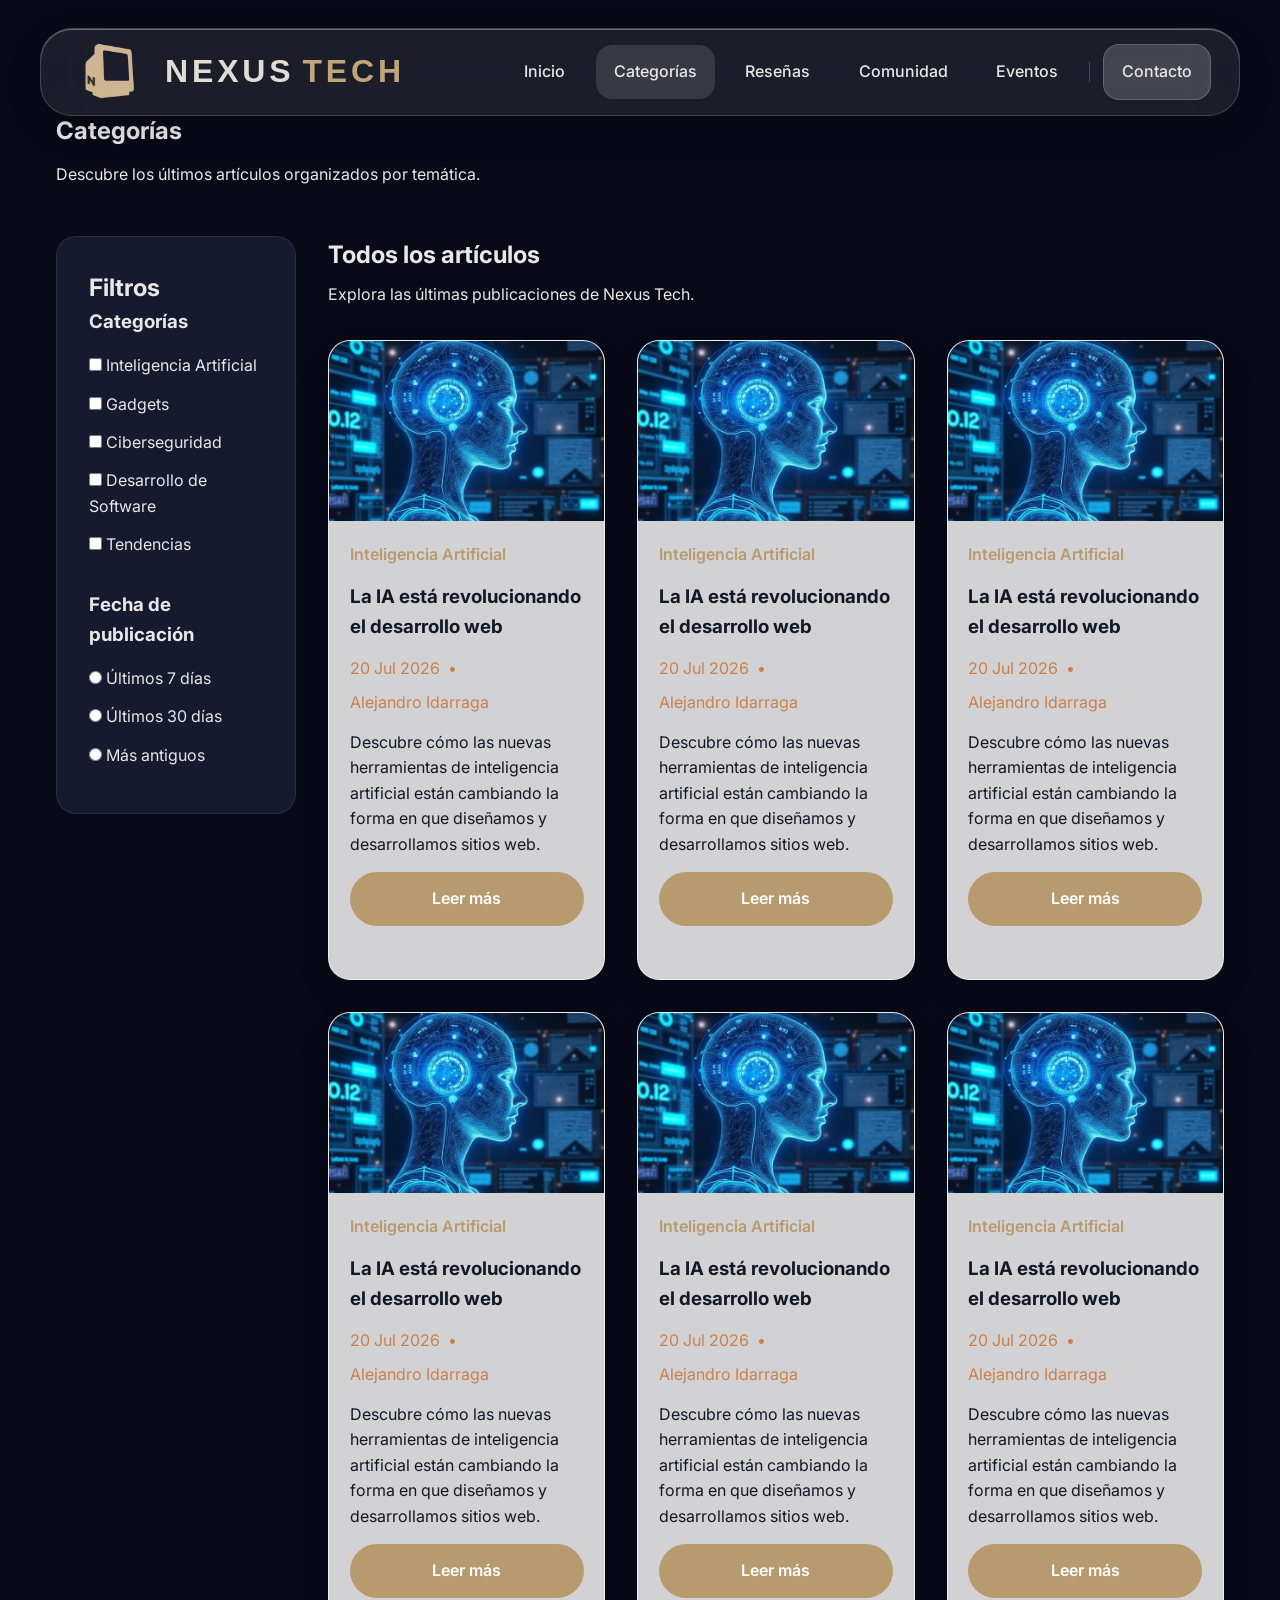
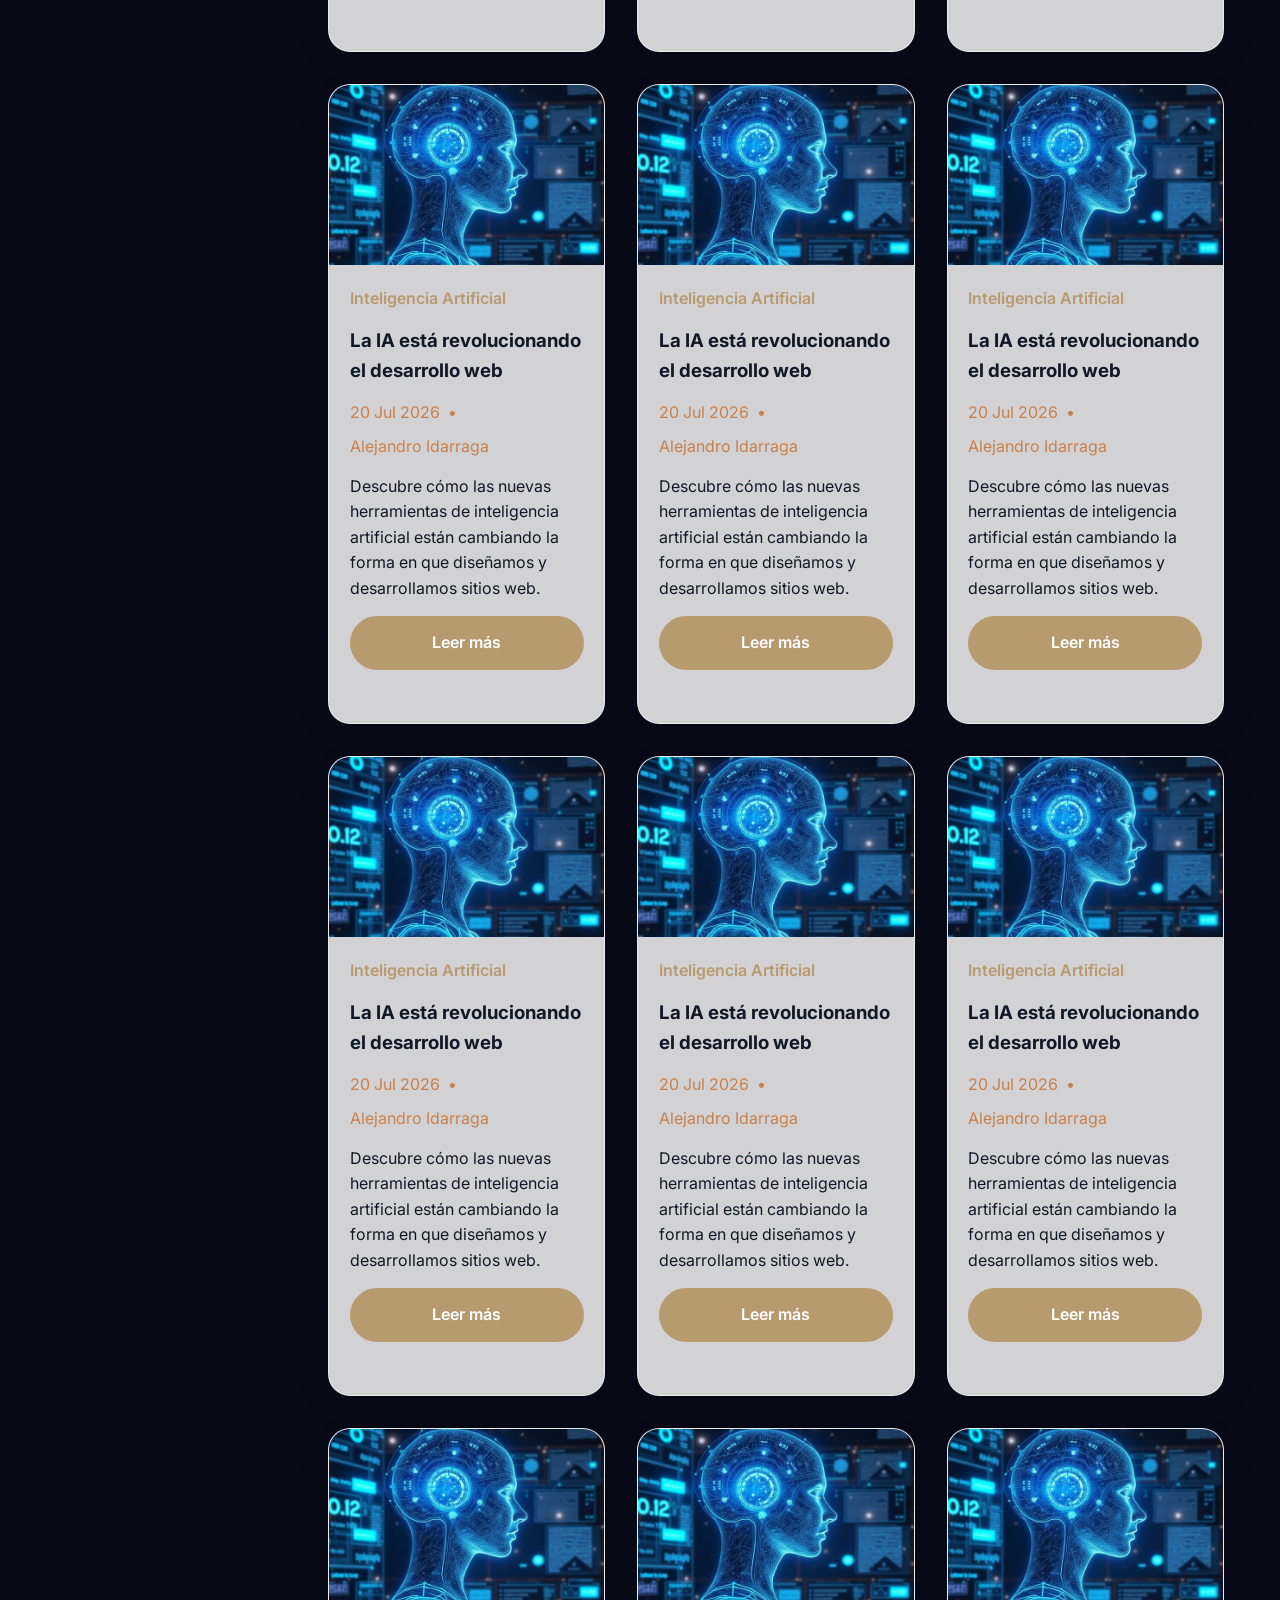
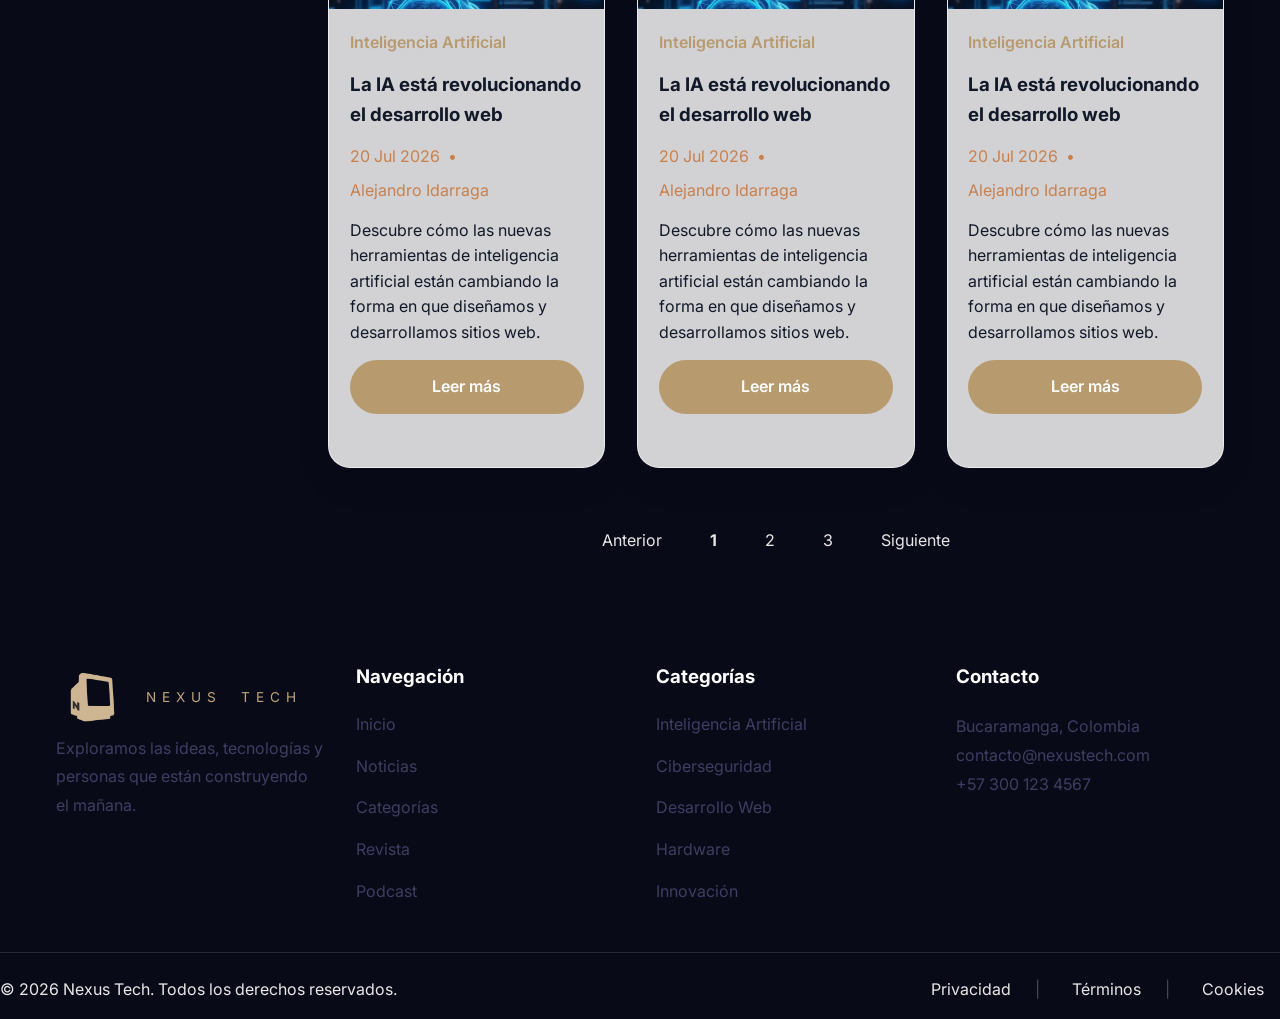
==== commit c9309e54: "fix: corrige selectores CSS del menu hamburguesa responsive" ====
--- a/pages/categorias.html
+++ b/pages/categorias.html
@@ -28,13 +28,17 @@
             </div>
             
             <nav class="main-nav">
+                <input type="checkbox" id="menu-toggle">
+                <label for="menu-toggle" class="hamburguesa">
+                    ☰
+                </label>
                 <ul>
-                    <li><a href="../index.html">Inicio</a></li>
-                    <li><a href="categorias.html" class="active">Categorías</a></li>
-                    <li><a href="resenas.html">Reseñas</a></li>
-                    <li><a href="comunidad.html">Comunidad</a></li>
-                    <li><a href="eventos.html">Eventos</a></li>
-                    <li><a href="contacto.html" class="btn-nav">Contacto</a></li>
+                    <li><a href="/index.html" >Inicio</a></li>
+                    <li><a href="pages/categorias.html" class="active">Categorías</a></li>
+                    <li><a href="/pages/resenas.html">Reseñas</a></li>
+                    <li><a href="/pages/comunidad.html">Comunidad</a></li>
+                    <li><a href="/pages/eventos.html">Eventos</a></li>
+                    <li><a href="/pages/contacto.html" class="btn-nav">Contacto</a></li>
                 </ul>
             </nav>
         </div>
--- a/css/layout.css
+++ b/css/layout.css
@@ -14,30 +14,17 @@
 .main-header .container{
     width: min(1700px,95%);
     margin: 0 auto;
-    display: flex;
-    justify-content: space-between;
-    align-items: center;
-    pointer-events: auto;
-}
-
-/* ===========================
-         LOGO
-=========================== */
-.main-header .container{
-    width:min(1700px,95%);
-    margin:0 auto;
-    height:88px;
+    height: 88px;
 
     display:flex;
     justify-content:space-between;
     align-items:center;
 
-    padding:0 38px;
+    padding:0 28px;
 
     border-radius:32px;
 
     background:rgba(255,255,255,.08);
-
     border:1px solid rgba(255,255,255,.18);
 
     backdrop-filter:blur(28px);
@@ -50,11 +37,16 @@
     pointer-events:auto;
 }
 
+/* ===========================
+   LOGO
+=========================== */
+
 .logo{
     display:flex;
     align-items:center;
     gap:16px;
     text-decoration:none;
+    flex-shrink:0;
 }
 
 .logo img{
@@ -63,85 +55,142 @@
     display:block;
 }
 
-.logo .nexus{
+.logo .nexus,
+.logo .tech{
     font-family:"Space Grotesk",sans-serif;
     font-size:2rem;
     font-weight:700;
     letter-spacing:.12em;
+    text-transform:uppercase;
+    white-space:nowrap;
+}
+
+.logo .nexus{
     color:#E0DDD7;
-    text-transform:uppercase;
 }
 
 .logo .tech{
+    color:#C1A57A;
     margin-left:-8px;
-
-    font-family:"Space Grotesk",sans-serif;
-    font-size:2rem;
-    font-weight:700;
-    letter-spacing:.12em;
-    color:#C1A57A;
-    text-transform:uppercase;
-}
-/* ===========================
-   MENU NAVEGACIÓN
+}
+
+/* ===========================
+   MENU
 =========================== */
 
 .main-nav{
-
     margin-left:auto;
-
+    display:flex;
+    align-items:center;
+    justify-content:flex-end;
 }
 
 .main-nav ul{
-    display: flex;
-    align-items: center;
-    gap: 14px;
-    list-style: none;
+    display:flex;
+    align-items:center;
+    gap:clamp(4px, 1vw, 14px);
+    list-style:none;
 }
 
 .main-nav a{
-    display: block;
-    padding: 14px 20px;
-    border-radius: 16px;
-    text-decoration: none;
-    color: white;
-    font-weight: 500;
-    transition: .35s;
+    display:block;
+    padding:14px clamp(12px, 1.4vw, 20px);
+    border-radius:16px;
+    text-decoration:none;
+    color:#fff;
+    font-weight:500;
+    transition:.35s;
+    white-space:nowrap;
 }
 
 .main-nav a:hover{
-    background: rgba(255,255,255,.08);
+    background:rgba(255,255,255,.08);
 }
 
 .main-nav a.active{
-    background: rgba(255,255,255,.12);
+    background:rgba(255,255,255,.12);
 }
 
 .btn-nav{
-    background: rgba(255,255,255,.18) !important;
-    border: 1px solid rgba(255,255,255,.18);
+    background:rgba(255,255,255,.18)!important;
+    border:1px solid rgba(255,255,255,.18);
 }
 
 .main-nav ul li:nth-last-child(2){
-    position: relative;
-    margin-right: 14px;
+    position:relative;
+    margin-right:14px;
 }
 
 .main-nav ul li:nth-last-child(2)::after{
-    content: "";
-    position: absolute;
-    right: -14px;
-    top: 50%;
-    transform: translateY(-50%);
-    width: 1px;
-    height: 20px;
-    background: rgba(255,255,255,.18);
-}
+    content:"";
+    position:absolute;
+    right:-14px;
+    top:50%;
+    transform:translateY(-50%);
+    width:1px;
+    height:20px;
+    background:rgba(255,255,255,.18);
+}
+
+/* ===========================
+   HAMBURGUESA
+=========================== */
 
 #menu-toggle{
     display:none;
 }
 
+.hamburguesa{
+    display:none;
+    color:#fff;
+    font-size:2rem;
+    cursor:pointer;
+}
+
+/* ===========================
+   RESPONSIVE
+=========================== */
+
+@media (max-width:1200px){
+
+    .hamburguesa{
+        display:block;
+    }
+
+    .main-nav ul{
+        display:none;
+        position:absolute;
+        top:105px;
+        right:20px;
+
+        flex-direction:column;
+        align-items:flex-start;
+        gap:0;
+
+        width:260px;
+
+        padding:18px;
+
+        border-radius:20px;
+
+        background:rgba(30,30,30,.95);
+
+        backdrop-filter:blur(20px);
+    }
+
+    .main-nav ul li{
+        width:100%;
+    }
+
+    .main-nav ul a{
+        width:100%;
+    }
+
+    #menu-toggle:checked ~ ul{
+        display:flex;
+    }
+
+}
 /* ===========================
    HERO
 =========================== */
@@ -378,9 +427,3 @@
     letter-spacing:.45em;
     font-size:.85rem;
 }
-
-
-
-
-
-    
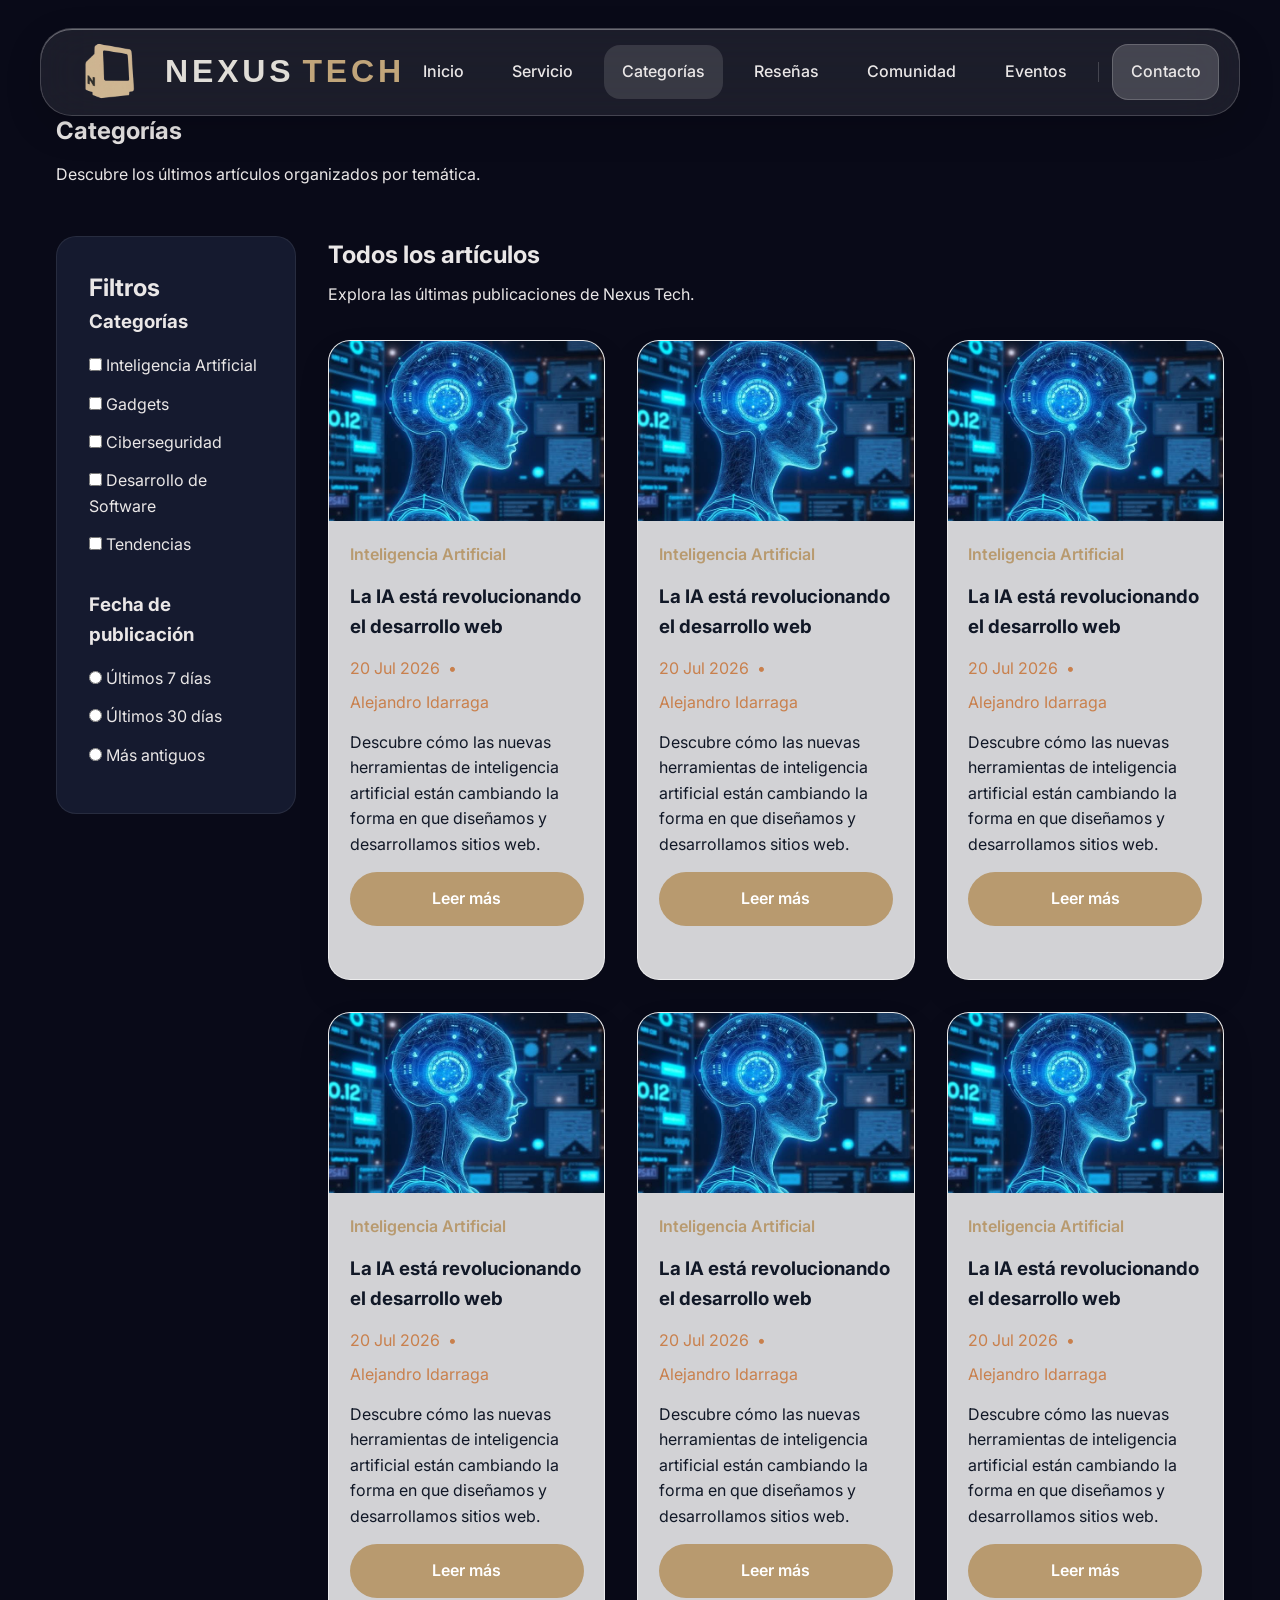
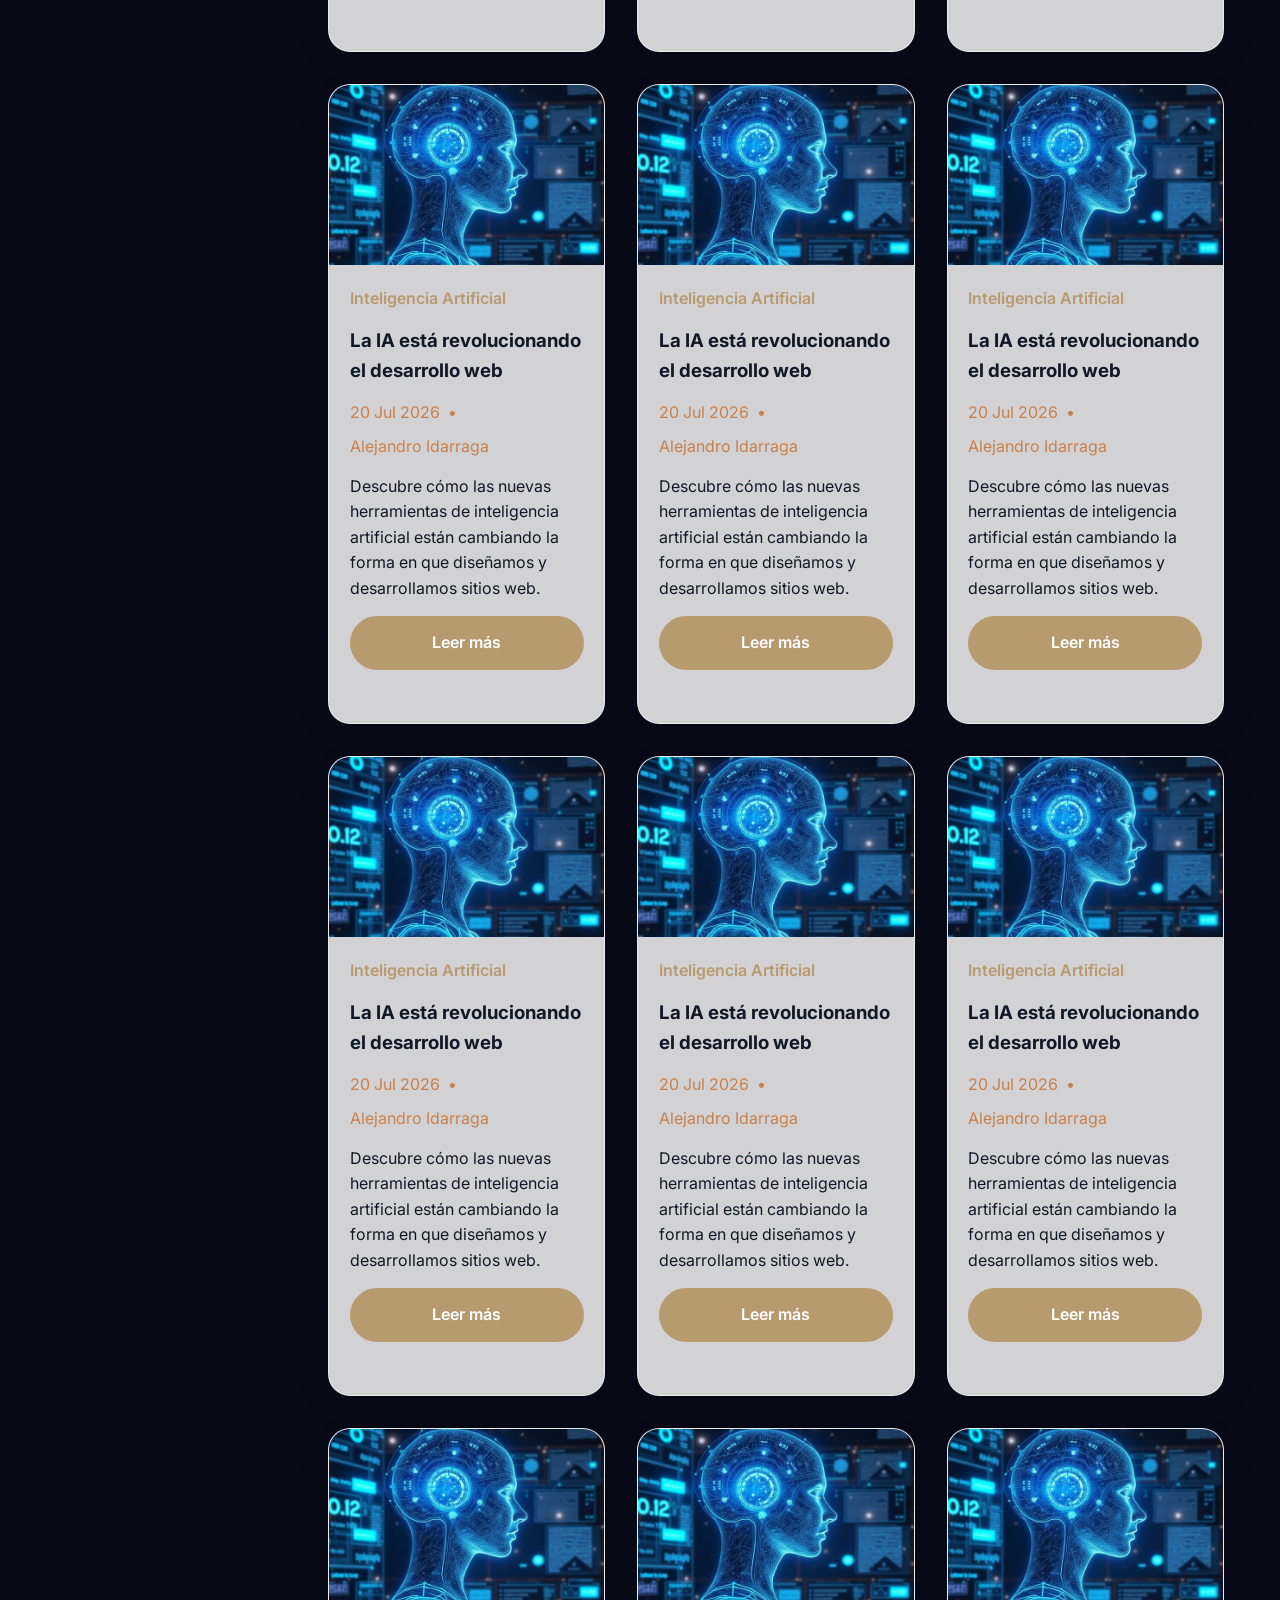
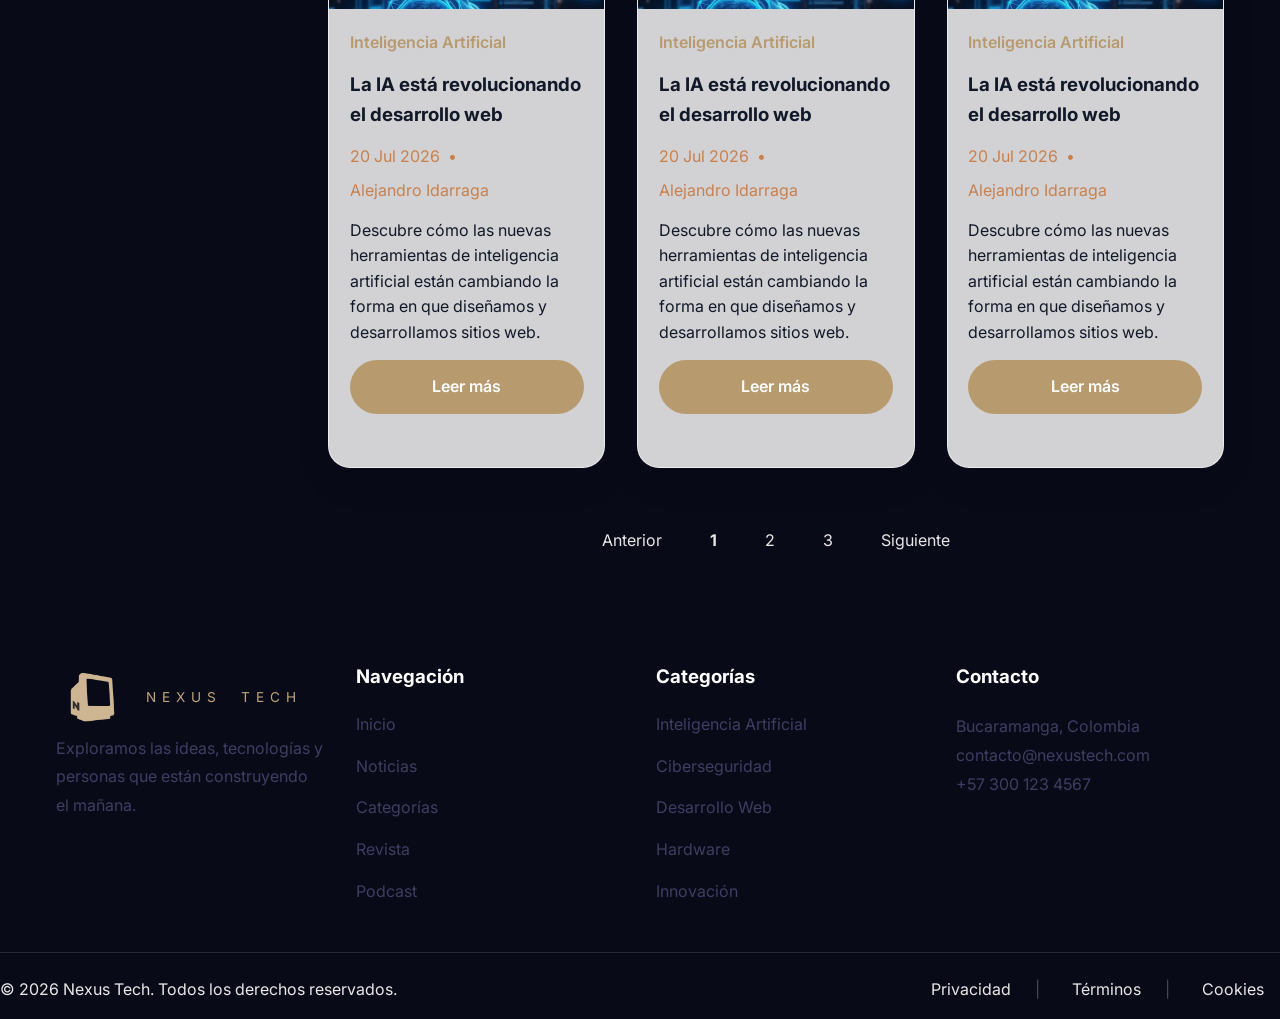
==== commit 7170a763: ":sparkles: Agregar landing page de suscripción" ====
--- a/pages/categorias.html
+++ b/pages/categorias.html
@@ -34,7 +34,8 @@
                 </label>
                 <ul>
                     <li><a href="/index.html" >Inicio</a></li>
-                    <li><a href="pages/categorias.html" class="active">Categorías</a></li>
+                    <li><a href="/pages/landing.html">Servicio</a></li>
+                    <li><a href="/pages/categorias.html" class="active">Categorías</a></li>
                     <li><a href="/pages/resenas.html">Reseñas</a></li>
                     <li><a href="/pages/comunidad.html">Comunidad</a></li>
                     <li><a href="/pages/eventos.html">Eventos</a></li>
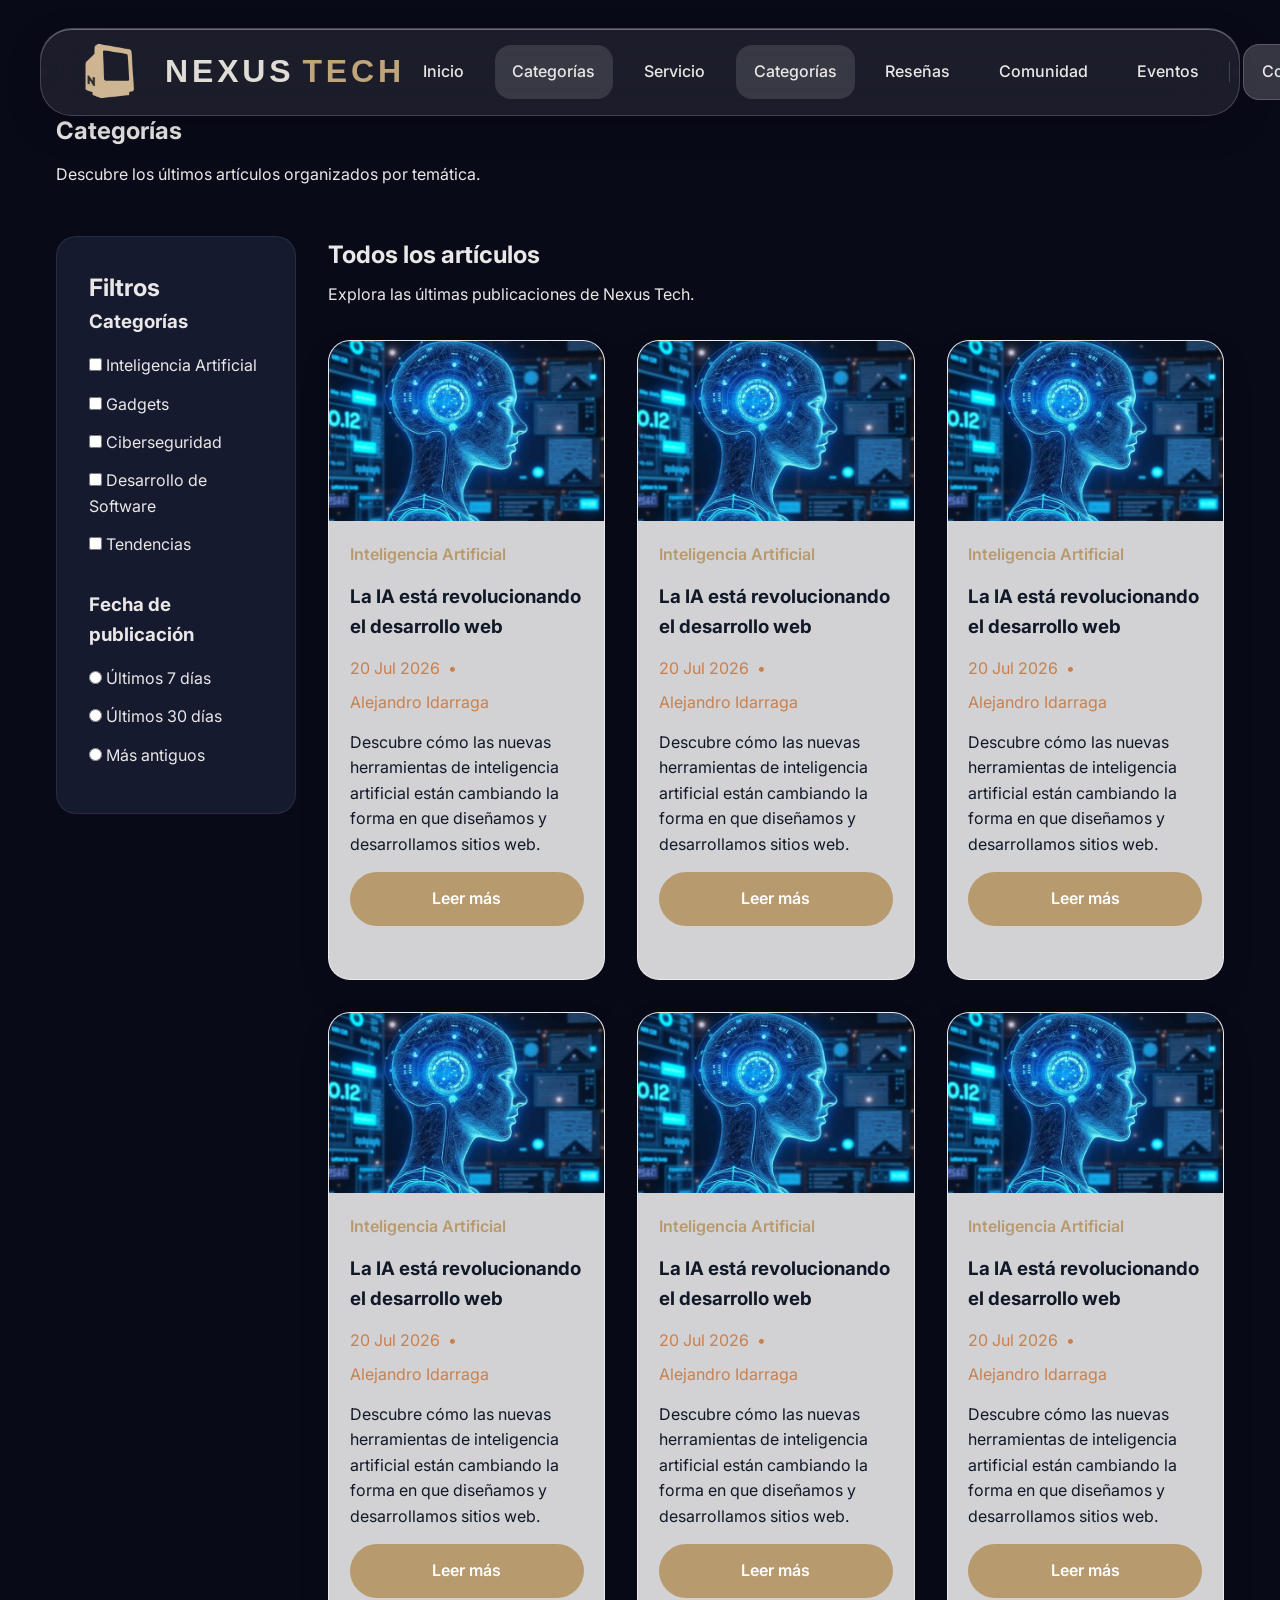
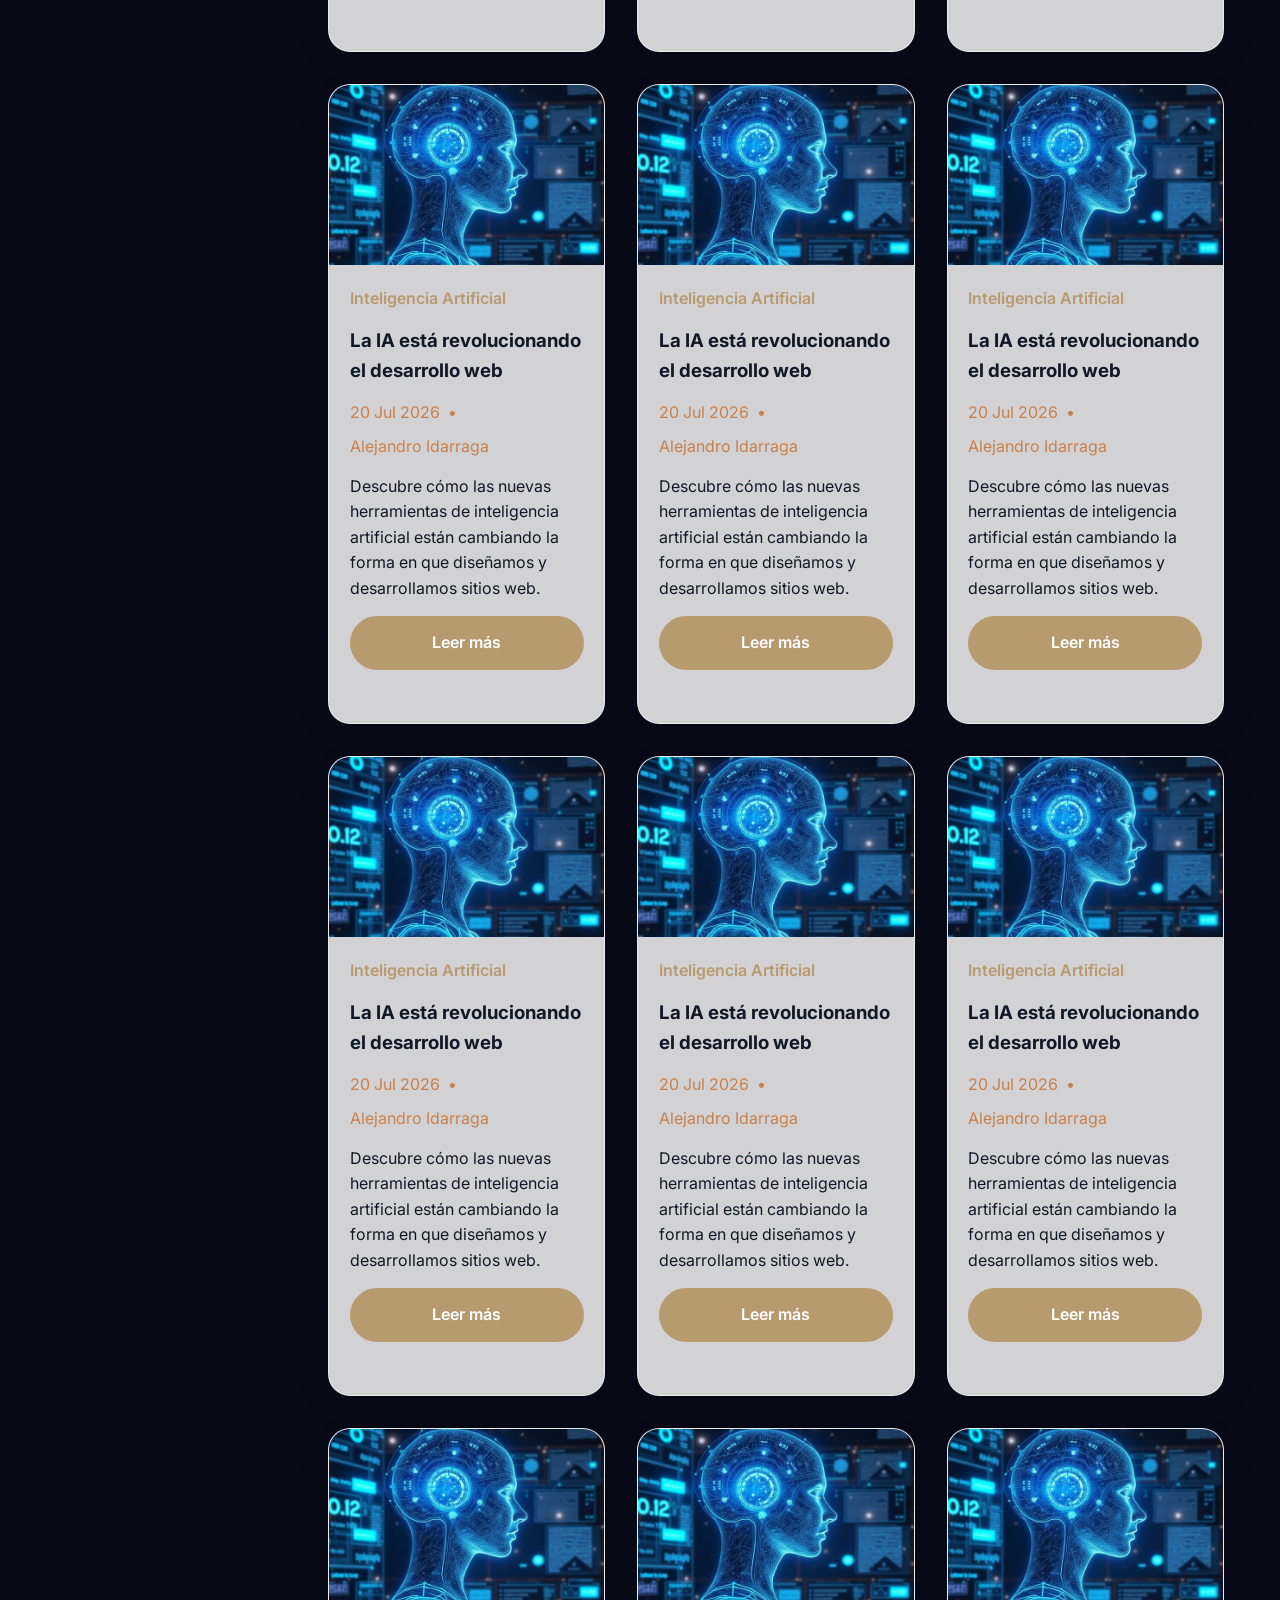
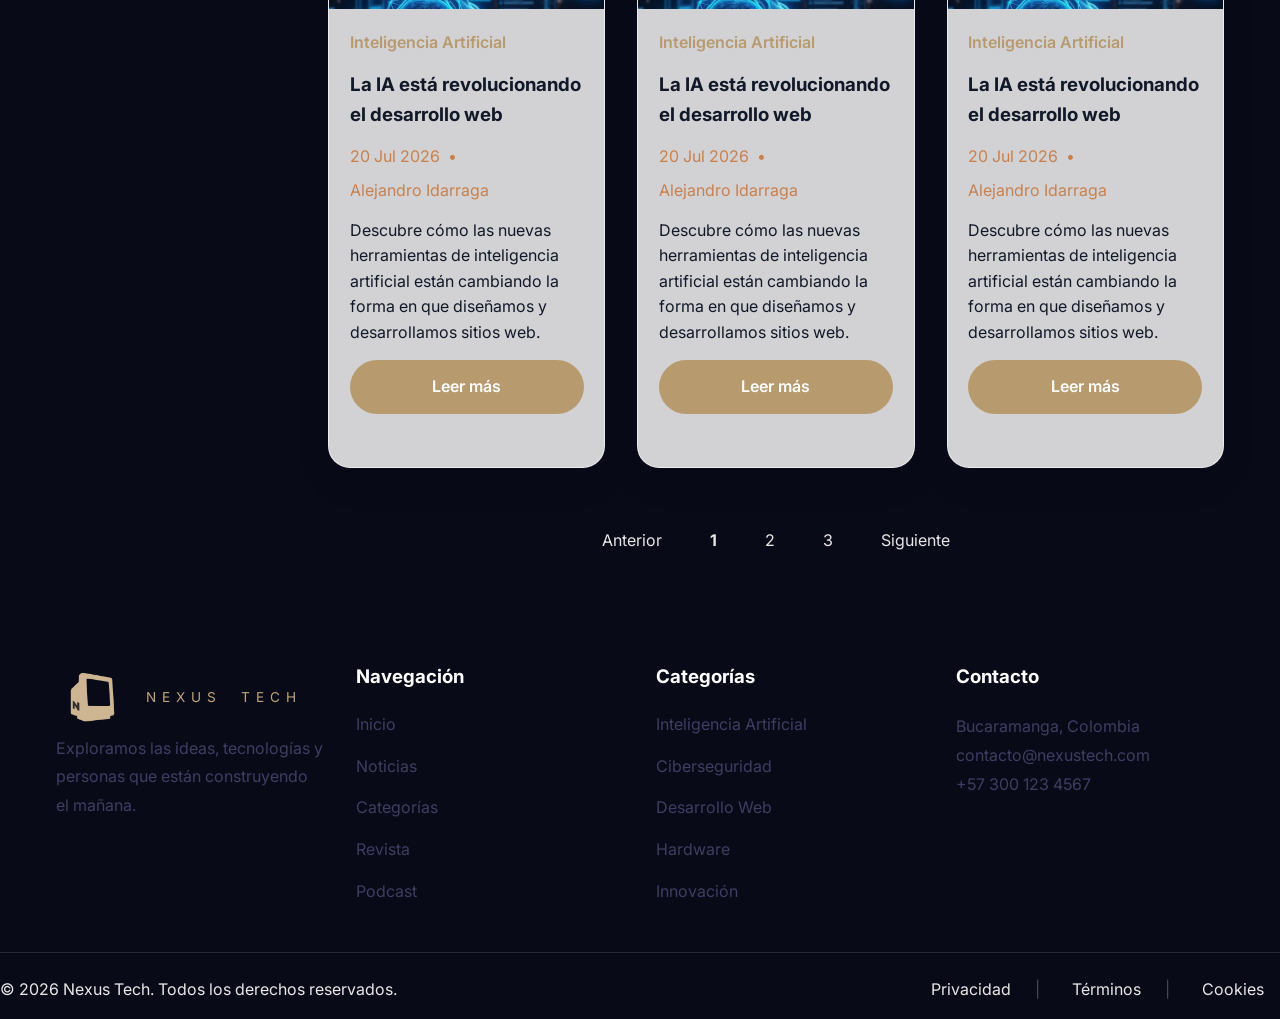
==== commit ac9e4653: "merge: intregar la rama feature/examen-alejandro-idarraga en develop" ====
--- a/pages/categorias.html
+++ b/pages/categorias.html
@@ -34,6 +34,8 @@
                 </label>
                 <ul>
                     <li><a href="/index.html" >Inicio</a></li>
+                    <li><a href="pages/categorias.html" class="active">Categorías</a></li>
+
                     <li><a href="/pages/landing.html">Servicio</a></li>
                     <li><a href="/pages/categorias.html" class="active">Categorías</a></li>
                     <li><a href="/pages/resenas.html">Reseñas</a></li>
